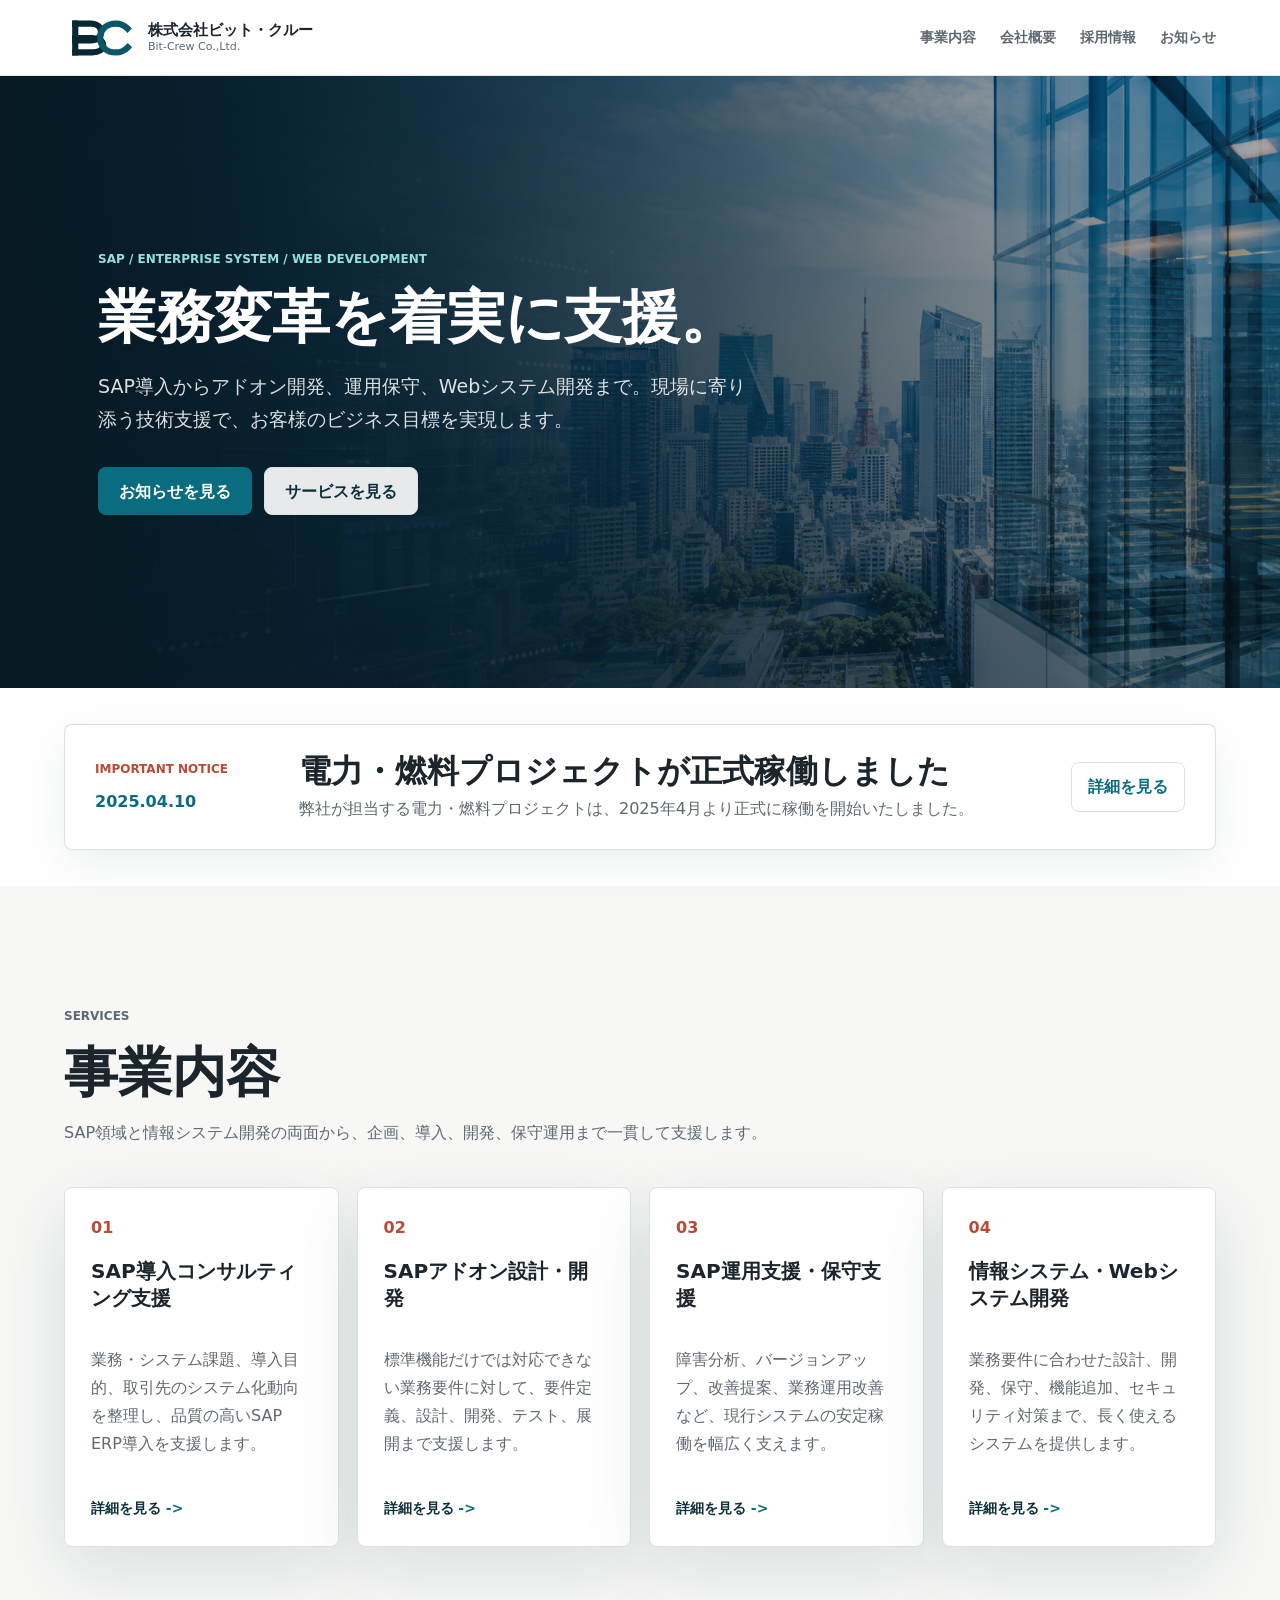
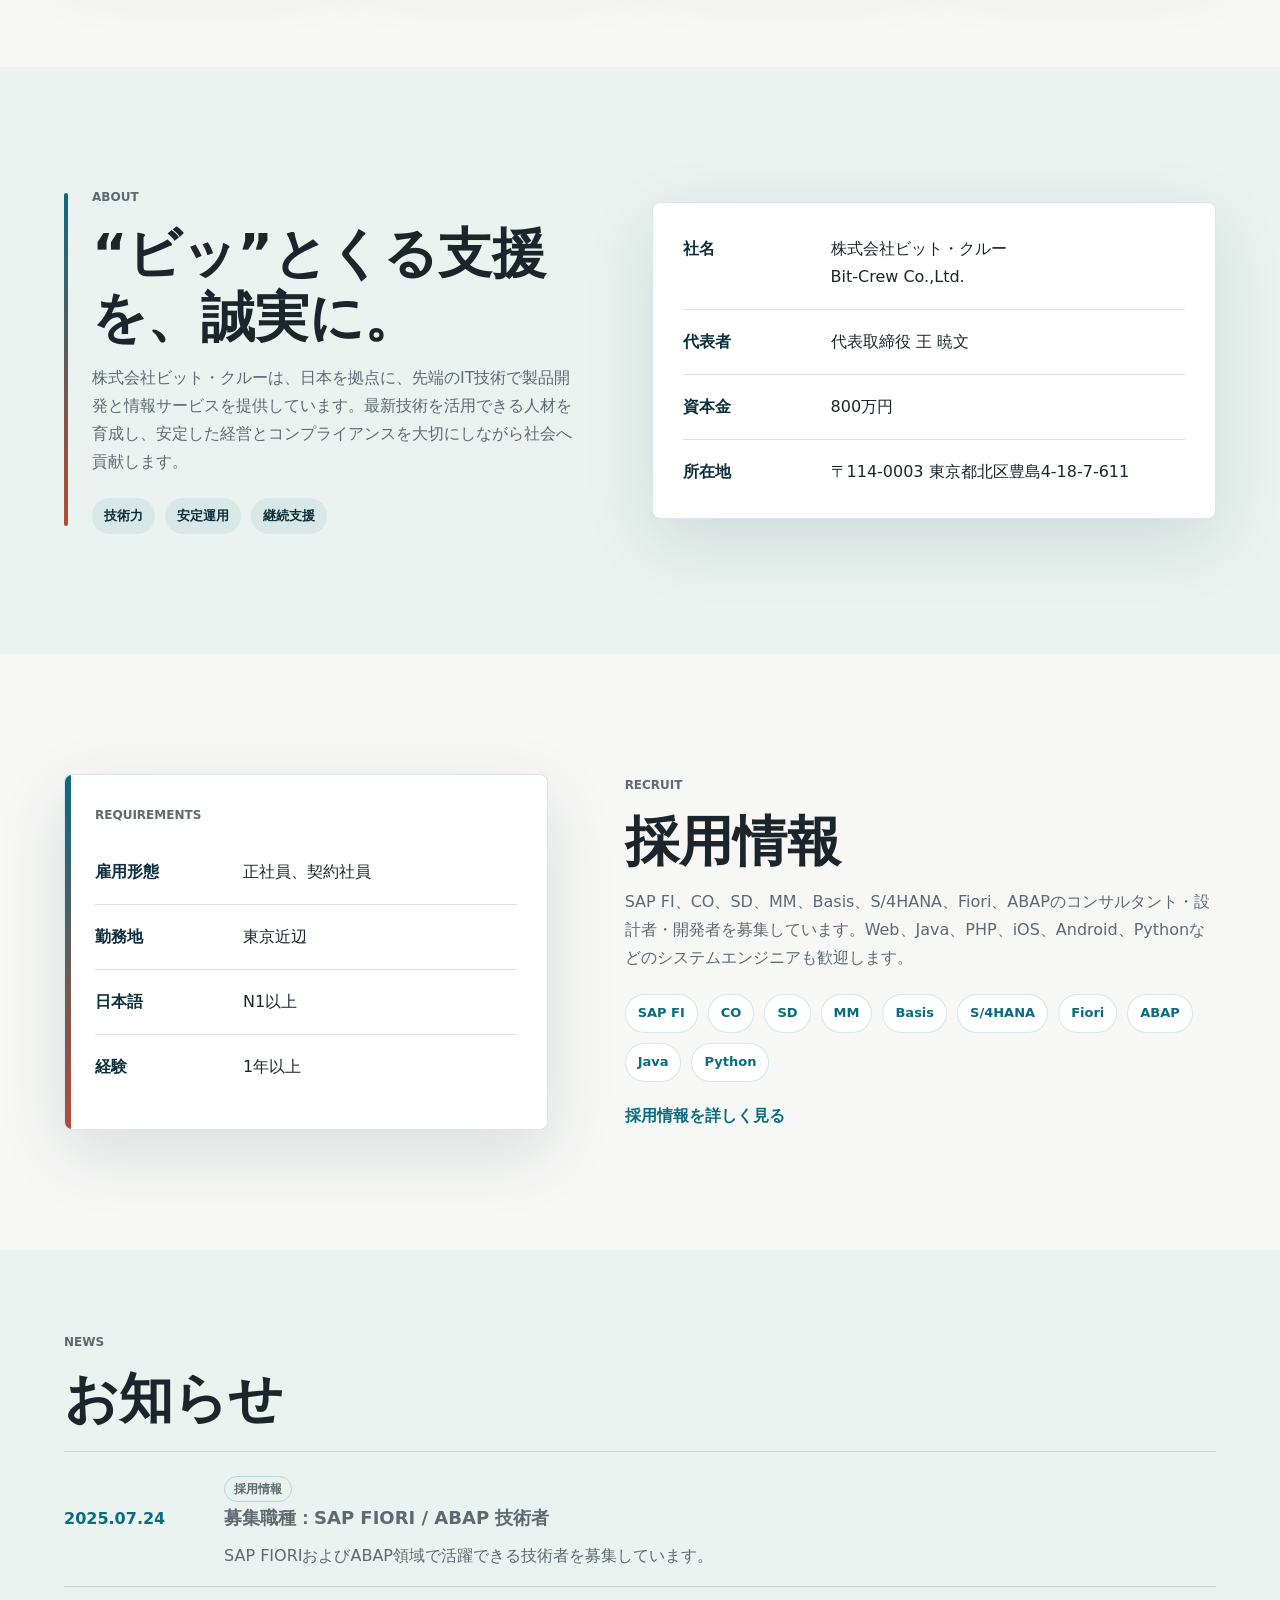
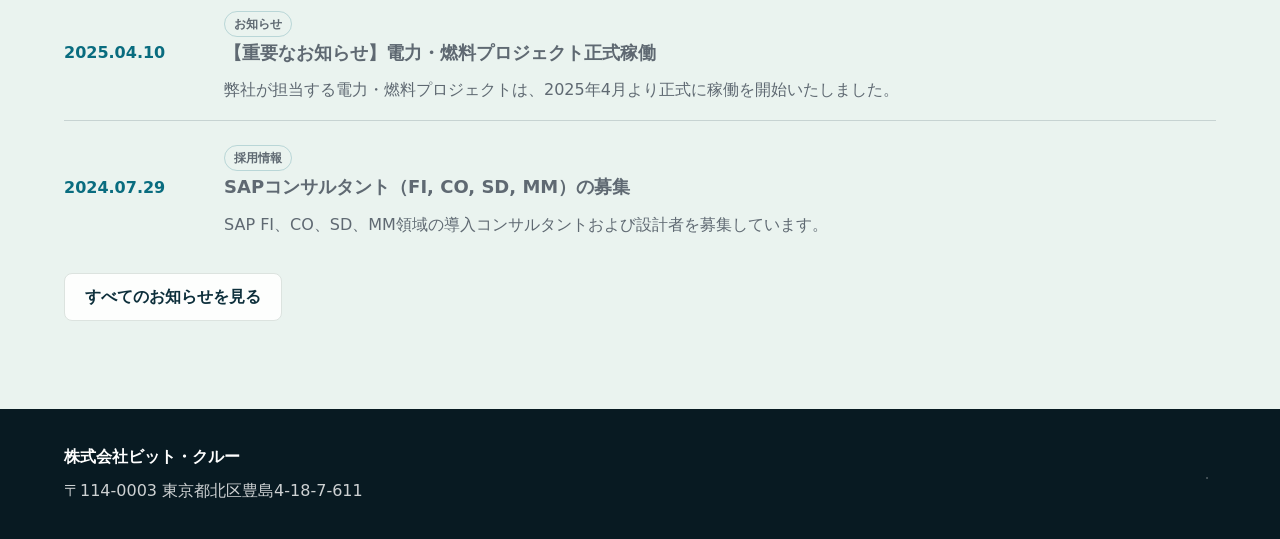
==== index.html @ 9e5ba634 "Fix admin entry links" ====
<!doctype html>
<html lang="ja">
  <head>
    <meta charset="utf-8">
    <meta name="viewport" content="width=device-width, initial-scale=1">
    <title>株式会社ビット・クルー | SAP・情報システム開発支援</title>
    <meta name="description" content="株式会社ビット・クルーは、SAP導入、アドオン開発、運用保守、情報システムおよびWebシステム開発を支援するITサービス企業です。">
    <meta property="og:title" content="株式会社ビット・クルー">
    <meta property="og:description" content="SAPと業務システムの導入から運用まで、技術と実行力で企業の変革を支援します。">
    <meta property="og:type" content="website">
    <meta property="og:image" content="assets/hero-enterprise-tech.png">
    <link rel="stylesheet" href="styles.css">
  </head>
  <body>
    <header class="site-header">
      <a class="brand" href="#top" aria-label="株式会社ビット・クルー ホーム">
        <img class="brand-logo" src="assets/bit-crew-mark.svg" alt="">
        <span>
          <strong>株式会社ビット・クルー</strong>
          <small>Bit-Crew Co.,Ltd.</small>
        </span>
      </a>
      <button class="nav-toggle" type="button" aria-label="メニューを開く" aria-expanded="false">
        <span></span>
        <span></span>
      </button>
      <nav class="site-nav" aria-label="メインナビゲーション">
        <a href="services.html">事業内容</a>
        <a href="#about">会社概要</a>
        <a href="recruit.html">採用情報</a>
        <a href="news.html">お知らせ</a>
      </nav>
    </header>

    <main id="top">
      <section class="hero">
        <div class="hero-media" role="img" aria-label="都市とデジタルネットワークを表現したビジュアル"></div>
        <div class="hero-overlay"></div>
        <div class="hero-content">
          <p class="eyebrow">SAP / Enterprise System / Web Development</p>
          <h1>業務変革を着実に支援。</h1>
          <p class="lead">SAP導入からアドオン開発、運用保守、Webシステム開発まで。現場に寄り添う技術支援で、お客様のビジネス目標を実現します。</p>
          <div class="hero-actions">
            <a class="button primary" href="news.html">お知らせを見る</a>
            <a class="button secondary" href="services.html">サービスを見る</a>
          </div>
        </div>
      </section>

      <section class="notice-section" aria-labelledby="notice-title">
        <div class="section-inner notice">
          <div class="notice-meta">
            <p class="label">Important Notice</p>
            <time datetime="2025-04-10">2025.04.10</time>
          </div>
          <div class="notice-content">
            <h2 id="notice-title">電力・燃料プロジェクトが正式稼働しました</h2>
            <p>弊社が担当する電力・燃料プロジェクトは、2025年4月より正式に稼働を開始いたしました。</p>
          </div>
          <a class="notice-link" href="news.html?id=BnC-AuRR">詳細を見る</a>
        </div>
      </section>

      <section class="section" id="services" aria-labelledby="services-title">
        <div class="section-inner">
          <div class="section-heading">
            <p class="label">Services</p>
            <h2 id="services-title">事業内容</h2>
            <p>SAP領域と情報システム開発の両面から、企画、導入、開発、保守運用まで一貫して支援します。</p>
          </div>
          <div class="service-grid" data-services-list="home">
            <a class="service-card" href="services.html#sap-consulting">
              <span>01</span>
              <h3>SAP導入コンサルティング支援</h3>
              <p>業務・システム課題、導入目的、取引先のシステム化動向を整理し、品質の高いSAP ERP導入を支援します。</p>
              <strong>詳細を見る</strong>
            </a>
            <a class="service-card" href="services.html#sap-addon">
              <span>02</span>
              <h3>SAPアドオン設計・開発</h3>
              <p>標準機能だけでは対応できない業務要件に対して、要件定義、設計、開発、テスト、展開まで支援します。</p>
              <strong>詳細を見る</strong>
            </a>
            <a class="service-card" href="services.html#sap-operation">
              <span>03</span>
              <h3>SAP運用支援・保守支援</h3>
              <p>障害分析、バージョンアップ、改善提案、業務運用改善など、現行システムの安定稼働を幅広く支えます。</p>
              <strong>詳細を見る</strong>
            </a>
            <a class="service-card" href="services.html#web-system">
              <span>04</span>
              <h3>情報システム・Webシステム開発</h3>
              <p>業務要件に合わせた設計、開発、保守、機能追加、セキュリティ対策まで、長く使えるシステムを提供します。</p>
              <strong>詳細を見る</strong>
            </a>
          </div>
        </div>
      </section>

      <section class="section muted" id="about" aria-labelledby="about-title">
        <div class="section-inner split about-layout">
          <div class="about-copy">
            <p class="label">About</p>
            <h2 id="about-title">“ビッ”とくる支援を、誠実に。</h2>
            <p>株式会社ビット・クルーは、日本を拠点に、先端のIT技術で製品開発と情報サービスを提供しています。最新技術を活用できる人材を育成し、安定した経営とコンプライアンスを大切にしながら社会へ貢献します。</p>
            <div class="value-strip" aria-label="経営方針">
              <span>技術力</span>
              <span>安定運用</span>
              <span>継続支援</span>
            </div>
          </div>
          <dl class="company-list">
            <div><dt>社名</dt><dd>株式会社ビット・クルー<br>Bit-Crew Co.,Ltd.</dd></div>
            <div><dt>代表者</dt><dd>代表取締役 王 暁文</dd></div>
            <div><dt>資本金</dt><dd>800万円</dd></div>
            <div><dt>所在地</dt><dd>〒114-0003 東京都北区豊島4-18-7-611</dd></div>
          </dl>
        </div>
      </section>

      <section class="section" id="recruit" aria-labelledby="recruit-title">
        <div class="section-inner split reverse recruit-layout">
          <div class="recruit-panel" data-recruit-summary>
            <p class="label">Requirements</p>
            <dl>
              <div><dt>雇用形態</dt><dd>正社員、契約社員</dd></div>
              <div><dt>日本語</dt><dd>N1以上</dd></div>
              <div><dt>経験</dt><dd>1年以上</dd></div>
              <div><dt>勤務地</dt><dd>東京近辺</dd></div>
            </dl>
          </div>
          <div>
            <p class="label">Recruit</p>
            <h2 id="recruit-title">採用情報</h2>
            <p data-recruit-intro>SAP FI、CO、SD、MM、Basis、S/4HANA、Fiori、ABAPのコンサルタント・設計者・開発者を募集しています。Web、Java、PHP、iOS、Android、Pythonなどのシステムエンジニアも歓迎します。</p>
            <div class="skill-tags" aria-label="募集領域" data-recruit-tags>
              <span>SAP FI</span>
              <span>CO</span>
              <span>SD</span>
              <span>MM</span>
              <span>Basis</span>
              <span>S/4HANA</span>
              <span>Fiori</span>
              <span>ABAP</span>
              <span>Java</span>
              <span>Python</span>
            </div>
            <a class="text-link" href="recruit.html">採用情報を詳しく見る</a>
          </div>
        </div>
      </section>

      <section class="section muted" id="news" aria-labelledby="news-title">
        <div class="section-inner">
          <div class="section-heading compact">
            <p class="label">News</p>
            <h2 id="news-title">お知らせ</h2>
          </div>
          <div class="news-list" data-news-list="home">
            <article><time datetime="2025-07-24">2025.07.24</time><h3>募集職種：SAP FIORI / ABAP 技術者</h3></article>
            <article><time datetime="2025-04-10">2025.04.10</time><h3>【重要なお知らせ】電力・燃料プロジェクト正式稼働</h3></article>
            <article><time datetime="2024-07-29">2024.07.29</time><h3>SAPコンサルタント（FI, CO, SD, MM）の募集</h3></article>
          </div>
          <a class="button secondary news-more" href="news.html">すべてのお知らせを見る</a>
        </div>
      </section>
    </main>

    <footer class="site-footer">
      <div>
        <strong>株式会社ビット・クルー</strong>
        <p>〒114-0003 東京都北区豊島4-18-7-611</p>
      </div>
      <div class="footer-links">
        <a class="footer-admin-link" href="admin/index.html" aria-label="管理画面">.</a>
      </div>
    </footer>

    <script src="script.js"></script>
  </body>
</html>
---- styles.css ----
:root {
  --bg: #f7f8f6;
  --paper: #ffffff;
  --ink: #1d252c;
  --muted: #5f6972;
  --line: #dce3df;
  --accent: #096c7f;
  --accent-2: #b84a36;
  --deep: #0d2f3b;
  --soft: #eaf3ef;
  --shadow: 0 22px 70px rgba(20, 45, 55, 0.12);
  font-family: "Hiragino Sans", "Yu Gothic", "Meiryo", system-ui, sans-serif;
}

* {
  box-sizing: border-box;
}

html {
  scroll-behavior: smooth;
}

body {
  margin: 0;
  background: var(--bg);
  color: var(--ink);
  line-height: 1.75;
}

a {
  color: inherit;
  text-decoration: none;
}

.site-header {
  position: sticky;
  top: 0;
  z-index: 20;
  display: flex;
  align-items: center;
  justify-content: space-between;
  gap: 24px;
  min-height: 76px;
  padding: 14px clamp(20px, 5vw, 64px);
  background: rgba(255, 255, 255, 0.92);
  border-bottom: 1px solid rgba(220, 227, 223, 0.8);
  backdrop-filter: blur(18px);
}

.brand {
  display: inline-flex;
  align-items: center;
  gap: 12px;
  min-width: 280px;
}

.brand-logo {
  width: 72px;
  height: 44px;
  display: block;
}

.brand strong,
.brand small {
  display: block;
}

.brand strong {
  font-size: 15px;
  line-height: 1.25;
  white-space: nowrap;
}

.brand small {
  color: var(--muted);
  font-size: 11px;
  line-height: 1.3;
  white-space: nowrap;
}

.site-nav {
  display: flex;
  align-items: center;
  gap: 24px;
  color: var(--muted);
  font-size: 14px;
  font-weight: 700;
}

.site-nav a:hover,
.text-link:hover,
.service-card:hover strong {
  color: var(--accent);
}

.nav-cta {
  padding: 9px 16px;
  border: 1px solid var(--accent);
  border-radius: 8px;
  color: var(--accent);
}

.nav-toggle {
  display: none;
}

.hero {
  position: relative;
  min-height: 560px;
  height: 68vh;
  max-height: 720px;
  overflow: hidden;
  background: var(--deep);
}

.hero-media,
.hero-overlay {
  position: absolute;
  inset: 0;
}

.hero-media {
  background-image: url("assets/hero-enterprise-tech.png");
  background-position: center;
  background-size: cover;
  transform: scale(1.01);
}

.hero-overlay {
  background:
    linear-gradient(90deg, rgba(8, 26, 34, 0.88) 0%, rgba(8, 26, 34, 0.66) 42%, rgba(8, 26, 34, 0.25) 100%),
    linear-gradient(0deg, rgba(8, 26, 34, 0.45), rgba(8, 26, 34, 0.05));
}

.hero-content {
  position: relative;
  display: flex;
  min-height: 100%;
  max-width: 1180px;
  margin: 0 auto;
  padding: clamp(72px, 9vw, 118px) clamp(20px, 5vw, 48px);
  flex-direction: column;
  justify-content: center;
  color: #fff;
}

.eyebrow,
.label {
  margin: 0 0 14px;
  color: var(--accent-2);
  font-size: 12px;
  font-weight: 800;
  letter-spacing: 0;
  text-transform: uppercase;
}

.hero .eyebrow {
  color: #92e0df;
}

h1,
h2,
h3,
p {
  margin-top: 0;
}

.hero h1 {
  max-width: 780px;
  margin-bottom: 20px;
  font-size: clamp(38px, 4.8vw, 58px);
  line-height: 1.14;
  letter-spacing: 0;
}

.lead {
  max-width: 650px;
  color: rgba(255, 255, 255, 0.86);
  font-size: clamp(16px, 1.6vw, 19px);
}

.hero-actions,
.admin-actions {
  display: flex;
  flex-wrap: wrap;
  gap: 12px;
  margin-top: 12px;
}

.button {
  display: inline-flex;
  align-items: center;
  justify-content: center;
  min-height: 48px;
  padding: 12px 20px;
  border: 1px solid transparent;
  border-radius: 8px;
  font-weight: 800;
  line-height: 1.2;
  cursor: pointer;
}

.button.primary {
  background: var(--accent);
  color: #fff;
}

.button.secondary {
  background: rgba(255, 255, 255, 0.9);
  border-color: var(--line);
  color: var(--deep);
}

.button.full {
  width: 100%;
}

.section {
  padding: clamp(72px, 10vw, 120px) clamp(20px, 5vw, 64px);
}

.section-inner {
  max-width: 1180px;
  margin: 0 auto;
}

.notice-section {
  padding: 36px clamp(20px, 5vw, 64px);
  background: var(--paper);
}

.notice {
  display: grid;
  grid-template-columns: 180px minmax(0, 1fr) auto;
  gap: 24px;
  align-items: center;
  padding: 26px 30px;
  border: 1px solid rgba(13, 47, 59, 0.14);
  border-radius: 8px;
  background: #fff;
  box-shadow: 0 14px 44px rgba(20, 45, 55, 0.08);
}

.notice .label {
  margin-bottom: 8px;
}

.notice-meta time {
  color: var(--accent);
  font-weight: 900;
}

.notice h2 {
  margin-bottom: 4px;
  font-size: clamp(22px, 2.5vw, 34px);
  line-height: 1.25;
}

.notice-content p {
  margin-bottom: 0;
  color: var(--muted);
}

.notice-link {
  display: inline-flex;
  align-items: center;
  justify-content: center;
  min-height: 42px;
  padding: 10px 16px;
  border: 1px solid var(--line);
  border-radius: 8px;
  color: var(--accent);
  font-weight: 800;
  white-space: nowrap;
}

.notice-link:hover {
  border-color: var(--accent);
}

.section-heading {
  max-width: 760px;
  margin-bottom: 40px;
}

.section-heading h2,
.split h2 {
  margin-bottom: 14px;
  font-size: clamp(32px, 4.6vw, 54px);
  line-height: 1.18;
}

.section-heading p,
.split p {
  color: var(--muted);
}

.service-grid {
  display: grid;
  grid-template-columns: repeat(4, minmax(0, 1fr));
  gap: 18px;
}

.service-card {
  display: flex;
  flex-direction: column;
  align-items: flex-start;
  min-height: 300px;
  padding: 26px;
  background: var(--paper);
  border: 1px solid var(--line);
  border-radius: 8px;
  box-shadow: var(--shadow);
  transition: transform 180ms ease, border-color 180ms ease, box-shadow 180ms ease;
}

.service-card:hover {
  transform: translateY(-4px);
  border-color: rgba(9, 108, 127, 0.34);
  box-shadow: 0 28px 80px rgba(20, 45, 55, 0.16);
}

.service-card span,
.admin-grid span {
  color: var(--accent-2);
  font-weight: 900;
}

.service-card h3 {
  min-height: 74px;
  margin: 16px 0 14px;
  font-size: 20px;
  line-height: 1.35;
}

.service-card p,
.news-list h3,
.admin-grid p {
  color: var(--muted);
}

.service-card strong {
  margin-top: auto;
  padding-top: 22px;
  color: var(--deep);
  font-size: 14px;
  font-weight: 900;
}

.service-card strong::after {
  content: " ->";
  color: var(--accent);
}

.muted {
  background: var(--soft);
}

.split,
.cms-panel {
  display: grid;
  grid-template-columns: minmax(0, 0.95fr) minmax(0, 1.05fr);
  gap: clamp(32px, 6vw, 80px);
  align-items: start;
}

.split.reverse {
  grid-template-columns: minmax(0, 0.9fr) minmax(0, 1.1fr);
}

.about-layout,
.recruit-layout {
  align-items: center;
}

.about-copy {
  position: relative;
  padding-left: 28px;
}

.about-copy::before {
  position: absolute;
  top: 6px;
  bottom: 8px;
  left: 0;
  width: 4px;
  border-radius: 999px;
  background: linear-gradient(180deg, var(--accent), var(--accent-2));
  content: "";
}

.value-strip,
.skill-tags {
  display: flex;
  flex-wrap: wrap;
  gap: 10px;
  margin-top: 22px;
}

.value-strip span,
.skill-tags span {
  display: inline-flex;
  align-items: center;
  min-height: 34px;
  padding: 7px 12px;
  border-radius: 999px;
  background: rgba(9, 108, 127, 0.08);
  color: var(--deep);
  font-size: 13px;
  font-weight: 800;
}

.company-list,
.recruit-panel,
.admin-grid article,
.admin-hero,
.news-detail-card {
  background: var(--paper);
  border: 1px solid var(--line);
  border-radius: 8px;
  box-shadow: var(--shadow);
}

.company-list {
  margin: 0;
  padding: 14px 30px;
  border-color: rgba(9, 108, 127, 0.16);
}

.company-list dt,
.recruit-panel dt {
  color: var(--deep);
}

.company-list div,
.recruit-panel dl div {
  display: grid;
  grid-template-columns: 130px 1fr;
  gap: 18px;
  padding: 18px 0;
  border-bottom: 1px solid var(--line);
}

.company-list div:last-child,
.recruit-panel dl div:last-child {
  border-bottom: 0;
}

dt {
  color: var(--muted);
  font-weight: 800;
}

dd {
  margin: 0;
}

.recruit-panel {
  position: relative;
  overflow: hidden;
  padding: 30px;
  border-color: rgba(9, 108, 127, 0.16);
}

.recruit-panel::before {
  position: absolute;
  inset: 0 auto 0 0;
  width: 6px;
  background: linear-gradient(180deg, var(--accent), var(--accent-2));
  content: "";
}

.recruit-panel dl {
  margin: 0;
}

.skill-tags {
  max-width: 680px;
  margin-bottom: 8px;
}

.skill-tags span {
  background: #fff;
  border: 1px solid rgba(9, 108, 127, 0.16);
  color: var(--accent);
}

.text-link {
  display: inline-flex;
  margin-top: 12px;
  color: var(--accent);
  font-weight: 800;
}

.compact {
  margin-bottom: 20px;
}

.news-list {
  display: grid;
  gap: 0;
}

.news-list article {
  display: grid;
  grid-template-columns: 140px 1fr;
  gap: 20px;
  align-items: center;
  padding: 16px 0;
  border-top: 1px solid rgba(13, 47, 59, 0.16);
}

.news-list time {
  color: var(--accent);
  font-weight: 800;
}

.news-list h3 {
  margin: 0;
  font-size: 18px;
}

.news-list h3 a:hover {
  color: var(--accent);
}

.news-list p {
  margin: 8px 0 0;
  color: var(--muted);
}

.news-category {
  display: inline-flex;
  margin: 0 0 6px;
  padding: 3px 9px;
  border: 1px solid rgba(9, 108, 127, 0.22);
  border-radius: 999px;
  color: var(--accent);
  font-size: 12px;
  font-weight: 800;
  line-height: 1.5;
}

.news-more {
  margin-top: 18px;
}

#news {
  padding-top: clamp(54px, 7vw, 82px);
  padding-bottom: clamp(58px, 7vw, 88px);
}

.page-hero {
  padding: clamp(72px, 11vw, 126px) clamp(20px, 5vw, 64px);
  background: var(--deep);
  color: #fff;
}

.page-hero h1 {
  margin-bottom: 14px;
  font-size: clamp(42px, 7vw, 76px);
  line-height: 1.08;
}

.page-hero p:last-child {
  max-width: 680px;
  color: rgba(255, 255, 255, 0.76);
}

.service-page-hero {
  padding-bottom: clamp(58px, 8vw, 96px);
}

.service-nav-band {
  position: sticky;
  top: 76px;
  z-index: 10;
  background: rgba(247, 248, 246, 0.92);
  border-bottom: 1px solid var(--line);
  backdrop-filter: blur(16px);
}

.service-jump {
  display: flex;
  gap: 10px;
  overflow-x: auto;
  padding-top: 14px;
  padding-bottom: 14px;
}

.service-jump a {
  flex: 0 0 auto;
  padding: 9px 14px;
  border: 1px solid var(--line);
  border-radius: 999px;
  background: #fff;
  color: var(--muted);
  font-size: 13px;
  font-weight: 800;
}

.service-jump a:hover {
  border-color: var(--accent);
  color: var(--accent);
}

.service-detail-section {
  padding-top: clamp(52px, 7vw, 88px);
}

.service-detail-list {
  display: grid;
  gap: 22px;
}

.service-detail {
  scroll-margin-top: 150px;
  display: grid;
  grid-template-columns: minmax(280px, 0.82fr) minmax(0, 1.18fr);
  gap: clamp(24px, 5vw, 64px);
  padding: clamp(28px, 5vw, 54px);
  background: var(--paper);
  border: 1px solid var(--line);
  border-radius: 8px;
  box-shadow: var(--shadow);
}

.service-detail-head > span {
  display: inline-flex;
  margin-bottom: 20px;
  color: var(--accent-2);
  font-size: 34px;
  font-weight: 900;
  line-height: 1;
}

.service-detail-head h2 {
  margin: 8px 0 18px;
  font-size: clamp(28px, 4.2vw, 48px);
  line-height: 1.18;
}

.service-detail-head p:last-child {
  color: var(--muted);
}

.service-detail-body {
  display: grid;
  gap: 16px;
}

.service-detail-body div {
  padding-bottom: 18px;
  border-bottom: 1px solid var(--line);
}

.service-detail-body div:last-child {
  padding-bottom: 0;
  border-bottom: 0;
}

.service-detail-body h3 {
  margin-bottom: 6px;
  color: var(--deep);
  font-size: 17px;
}

.service-detail-body p,
.service-detail-body ul {
  margin: 0;
  color: var(--muted);
}

.service-detail-body ul {
  padding-left: 1.2em;
}

.recruit-page-hero {
  background:
    linear-gradient(90deg, rgba(8, 26, 34, 0.94), rgba(9, 108, 127, 0.76)),
    var(--deep);
}

.recruit-detail-section {
  background: var(--soft);
}

.recruit-detail-grid {
  display: grid;
  grid-template-columns: minmax(260px, 0.38fr) minmax(0, 0.62fr);
  gap: clamp(24px, 5vw, 62px);
  align-items: start;
}

.recruit-summary {
  position: sticky;
  top: 104px;
  overflow: hidden;
  padding: 30px;
  background: var(--paper);
  border: 1px solid rgba(9, 108, 127, 0.16);
  border-radius: 8px;
  box-shadow: var(--shadow);
}

.recruit-summary::before {
  position: absolute;
  inset: 0 auto 0 0;
  width: 6px;
  background: linear-gradient(180deg, var(--accent), var(--accent-2));
  content: "";
}

.recruit-summary dl {
  margin: 0;
}

.recruit-summary dl div {
  display: grid;
  gap: 6px;
  padding: 16px 0;
  border-bottom: 1px solid var(--line);
}

.recruit-summary dl div:last-child {
  border-bottom: 0;
}

.recruit-summary dt {
  color: var(--deep);
}

.recruit-detail-main {
  display: grid;
  gap: 18px;
}

.recruit-block,
.recruit-cta {
  padding: clamp(26px, 4vw, 42px);
  background: var(--paper);
  border: 1px solid var(--line);
  border-radius: 8px;
  box-shadow: var(--shadow);
}

.recruit-block h2,
.recruit-cta h2 {
  margin: 8px 0 14px;
  font-size: clamp(26px, 4vw, 42px);
  line-height: 1.2;
}

.recruit-block p,
.recruit-cta p {
  color: var(--muted);
}

.recruit-work-grid {
  display: grid;
  grid-template-columns: repeat(auto-fit, minmax(210px, 1fr));
  gap: 14px;
  margin-top: 20px;
}

.recruit-work-grid article {
  padding: 20px;
  border: 1px solid rgba(9, 108, 127, 0.16);
  border-radius: 8px;
  background: rgba(234, 243, 239, 0.55);
}

.recruit-work-grid h3 {
  margin-bottom: 8px;
  color: var(--deep);
  font-size: 17px;
}

.recruit-points {
  display: grid;
  gap: 10px;
  margin: 0;
  padding-left: 1.2em;
  color: var(--muted);
}

.recruit-cta {
  display: flex;
  align-items: center;
  justify-content: space-between;
  gap: 24px;
}

.news-list-page article {
  align-items: start;
  padding: 26px 0;
}

.news-detail-card {
  max-width: 860px;
  margin-bottom: 36px;
  padding: clamp(28px, 6vw, 56px);
}

.news-detail-card time {
  display: inline-flex;
  margin: 10px 0 18px;
  color: var(--accent);
  font-weight: 800;
}

.news-detail-card h2 {
  margin-bottom: 26px;
  font-size: clamp(30px, 5vw, 54px);
  line-height: 1.2;
}

.news-body {
  color: var(--muted);
  font-size: 17px;
}

.news-error {
  color: var(--accent-2);
  font-weight: 800;
}

.site-footer {
  display: flex;
  justify-content: space-between;
  gap: 24px;
  padding: 34px clamp(20px, 5vw, 64px);
  background: #081a22;
  color: rgba(255, 255, 255, 0.8);
}

.site-footer strong {
  color: #fff;
}

.site-footer p {
  margin: 6px 0 0;
}

.footer-links {
  display: flex;
  flex-wrap: wrap;
  gap: 18px;
  align-items: center;
}

.footer-admin-link {
  display: inline-flex;
  width: 18px;
  height: 18px;
  align-items: center;
  justify-content: center;
  color: rgba(255, 255, 255, 0.28);
  font-size: 16px;
  line-height: 1;
}

.footer-admin-link:hover {
  color: rgba(255, 255, 255, 0.72);
}

.simple-page,
.admin-page {
  min-height: 100vh;
  background: var(--soft);
}

.simple-card {
  max-width: 720px;
  margin: 12vh auto;
  padding: 44px;
  background: var(--paper);
  border: 1px solid var(--line);
  border-radius: 8px;
  box-shadow: var(--shadow);
}

.simple-card h1 {
  font-size: clamp(32px, 5vw, 48px);
  line-height: 1.2;
}

.admin-header {
  padding: 24px clamp(20px, 5vw, 64px);
}

.admin-main {
  max-width: 1120px;
  margin: 0 auto;
  padding: 40px clamp(20px, 5vw, 64px) 90px;
}

.admin-hero {
  padding: clamp(28px, 6vw, 54px);
}

.admin-hero h1 {
  font-size: clamp(36px, 6vw, 64px);
  line-height: 1.12;
}

.admin-grid {
  display: grid;
  grid-template-columns: repeat(3, minmax(0, 1fr));
  gap: 16px;
  margin-top: 20px;
}

.admin-grid article {
  padding: 24px;
}

.admin-grid h2 {
  margin: 12px 0 8px;
  font-size: 21px;
}

@media (max-width: 980px) {
  .nav-toggle {
    display: grid;
    gap: 6px;
    width: 44px;
    height: 44px;
    place-content: center;
    border: 1px solid var(--line);
    border-radius: 8px;
    background: #fff;
  }

  .nav-toggle span {
    display: block;
    width: 18px;
    height: 2px;
    background: var(--ink);
  }

  .site-nav {
    position: absolute;
    top: 76px;
    right: 20px;
    left: 20px;
    display: none;
    flex-direction: column;
    align-items: stretch;
    gap: 0;
    padding: 12px;
    background: #fff;
    border: 1px solid var(--line);
    border-radius: 8px;
    box-shadow: var(--shadow);
  }

  .site-nav.open {
    display: flex;
  }

  .site-nav a {
    padding: 12px;
  }

  .service-grid,
  .admin-grid {
    grid-template-columns: repeat(2, minmax(0, 1fr));
  }

  .split,
  .split.reverse,
  .cms-panel,
  .notice,
  .service-detail,
  .recruit-detail-grid,
  .recruit-work-grid {
    grid-template-columns: 1fr;
  }

  .service-nav-band {
    top: 68px;
  }

  .recruit-summary {
    position: relative;
    top: auto;
  }

  .recruit-cta {
    align-items: flex-start;
    flex-direction: column;
  }
}

@media (max-width: 680px) {
  .site-header {
    min-height: 68px;
  }

  .site-nav {
    top: 68px;
  }

  .brand {
    min-width: 0;
  }

  .brand-logo {
    width: 60px;
    height: 40px;
  }

  .brand strong {
    font-size: 13px;
  }

  .hero,
  .hero-content {
    min-height: 560px;
  }

  .hero-overlay {
    background:
      linear-gradient(90deg, rgba(8, 26, 34, 0.88), rgba(8, 26, 34, 0.58)),
      linear-gradient(0deg, rgba(8, 26, 34, 0.5), rgba(8, 26, 34, 0.08));
  }

  .hero h1 {
    font-size: 38px;
  }

  .service-grid,
  .admin-grid,
  .news-list article,
  .company-list div,
  .recruit-panel dl div {
    grid-template-columns: 1fr;
  }

  .service-card {
    min-height: auto;
  }

  .service-card h3 {
    min-height: 0;
  }

  .service-detail {
    scroll-margin-top: 130px;
    padding: 24px;
  }

  .service-detail-head > span {
    margin-bottom: 14px;
    font-size: 28px;
  }

  .site-footer {
    flex-direction: column;
  }
}
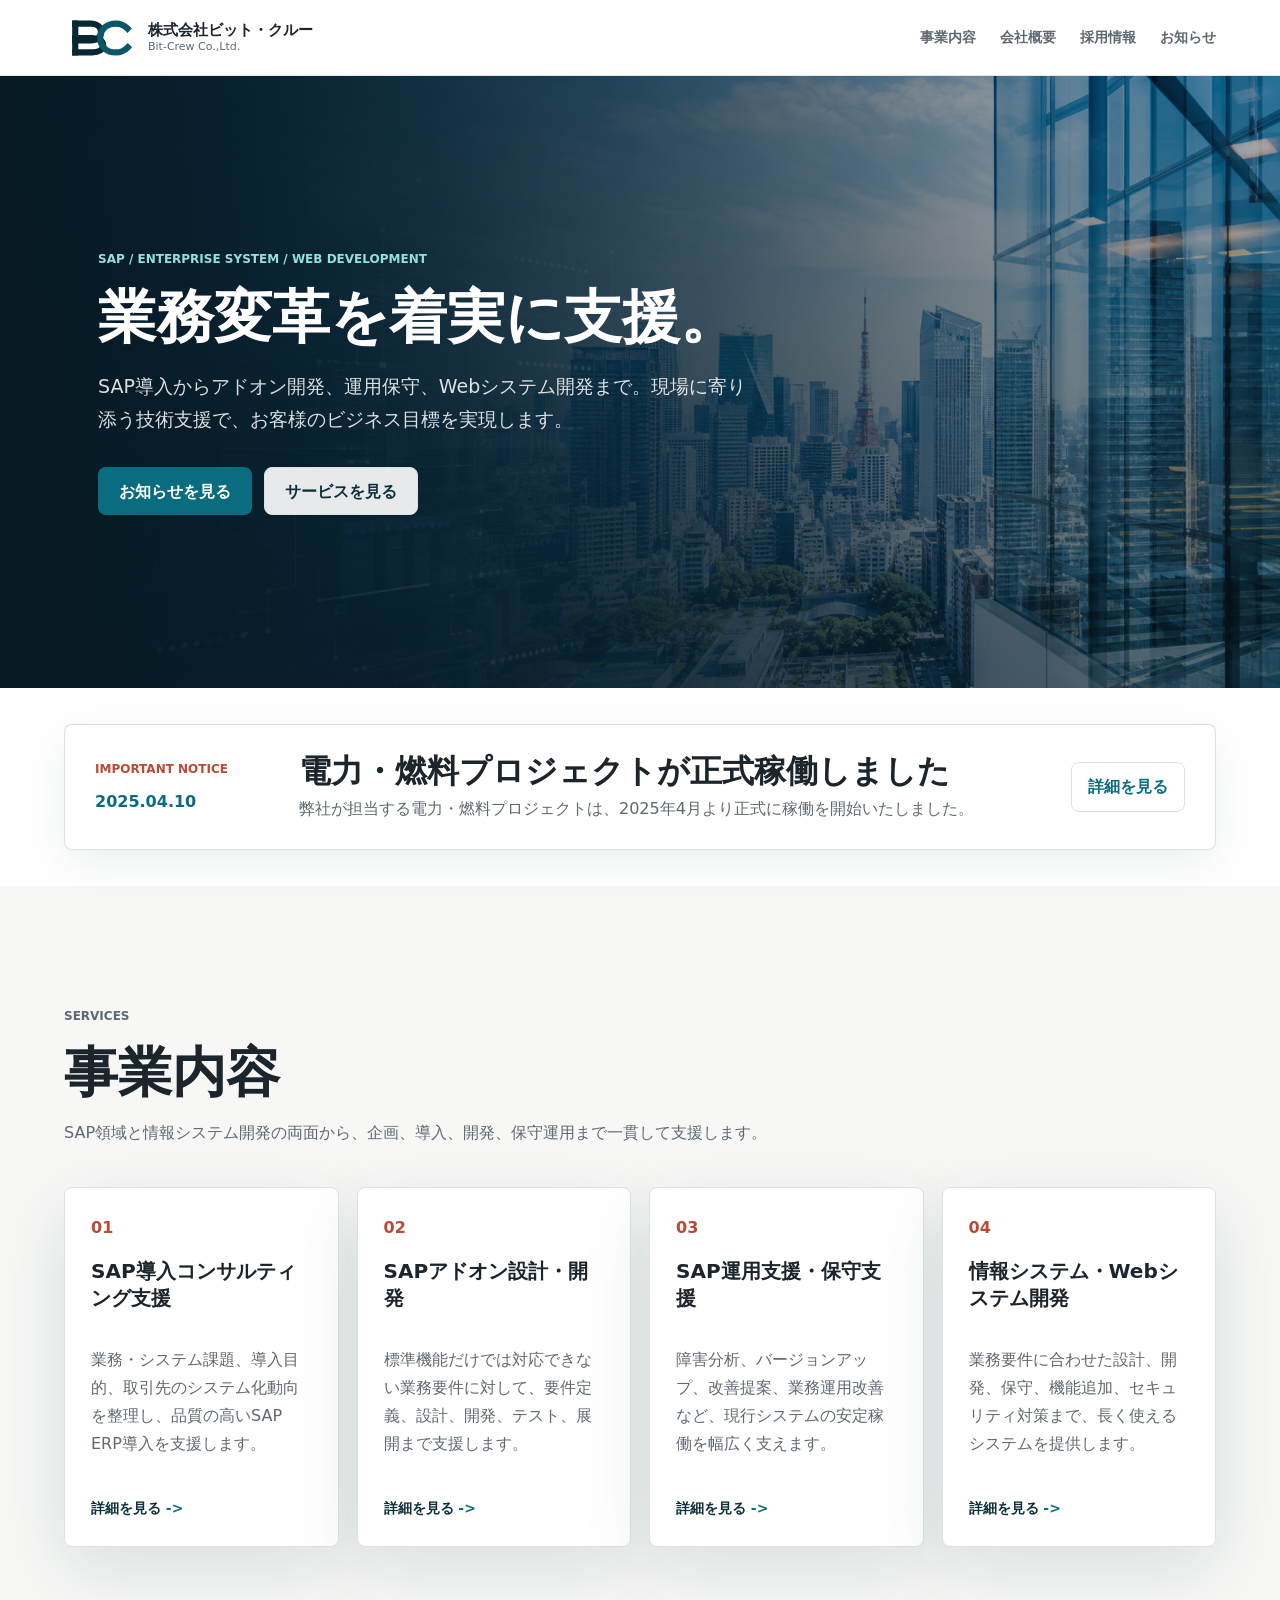
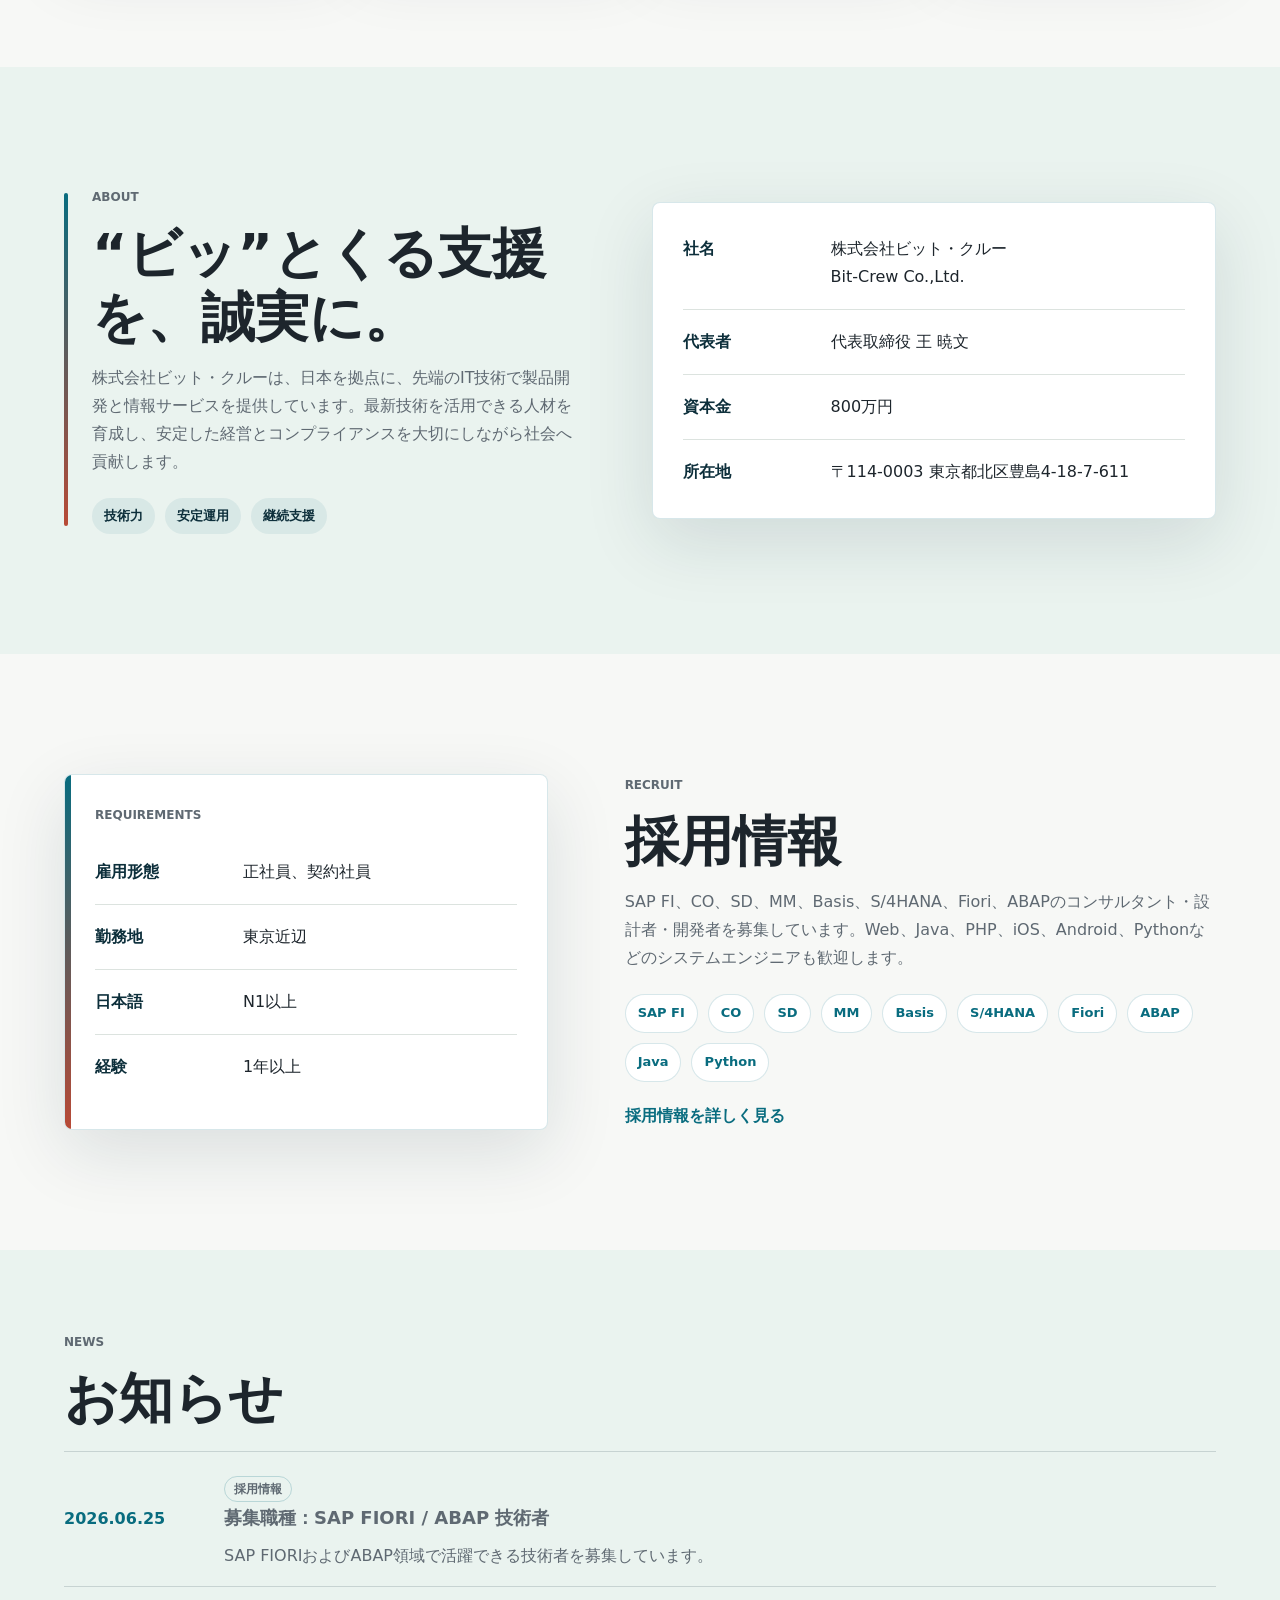
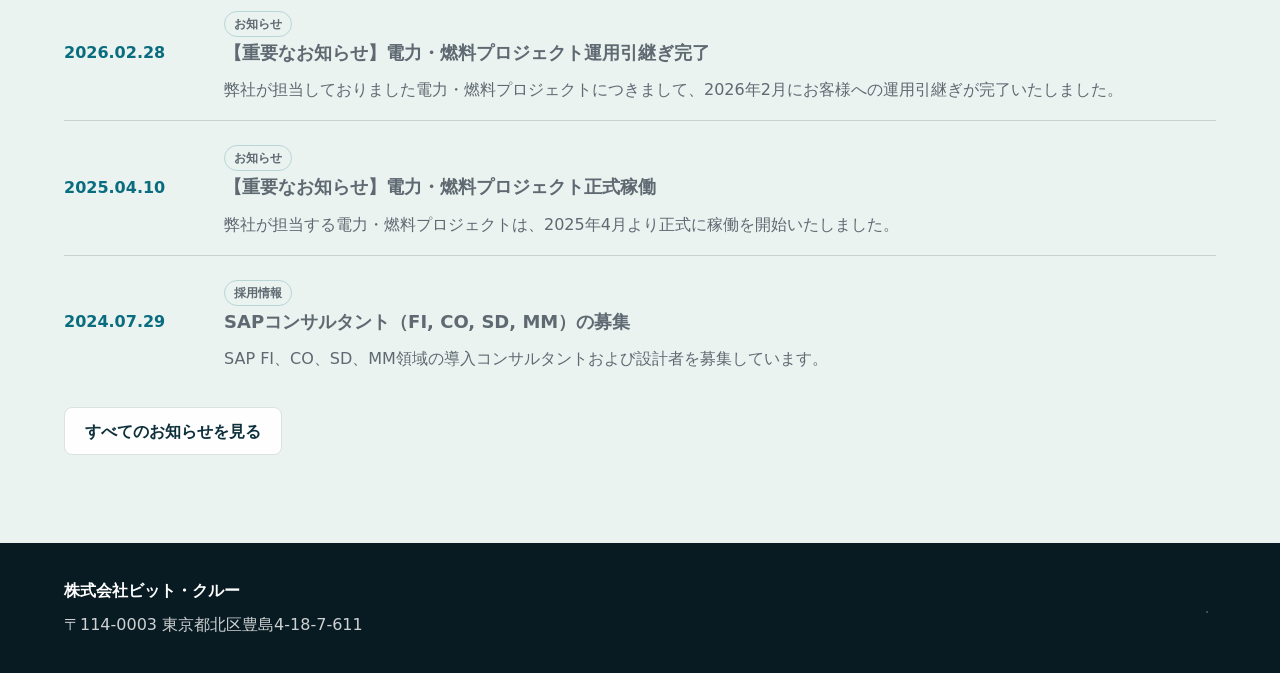
==== commit a85c9ac8: "Add editable top notice" ====
--- a/index.html
+++ b/index.html
@@ -47,17 +47,17 @@
         </div>
       </section>
 
-      <section class="notice-section" aria-labelledby="notice-title">
+      <section class="notice-section" aria-labelledby="notice-title" data-top-notice>
         <div class="section-inner notice">
           <div class="notice-meta">
-            <p class="label">Important Notice</p>
-            <time datetime="2025-04-10">2025.04.10</time>
+            <p class="label" data-top-notice-label>Important Notice</p>
+            <time datetime="2025-04-10" data-top-notice-date>2025.04.10</time>
           </div>
           <div class="notice-content">
-            <h2 id="notice-title">電力・燃料プロジェクトが正式稼働しました</h2>
-            <p>弊社が担当する電力・燃料プロジェクトは、2025年4月より正式に稼働を開始いたしました。</p>
+            <h2 id="notice-title" data-top-notice-title>電力・燃料プロジェクトが正式稼働しました</h2>
+            <p data-top-notice-excerpt>弊社が担当する電力・燃料プロジェクトは、2025年4月より正式に稼働を開始いたしました。</p>
           </div>
-          <a class="notice-link" href="news.html?id=BnC-AuRR">詳細を見る</a>
+          <a class="notice-link" href="news.html?id=BnC-AuRR" data-top-notice-link>詳細を見る</a>
         </div>
       </section>
 
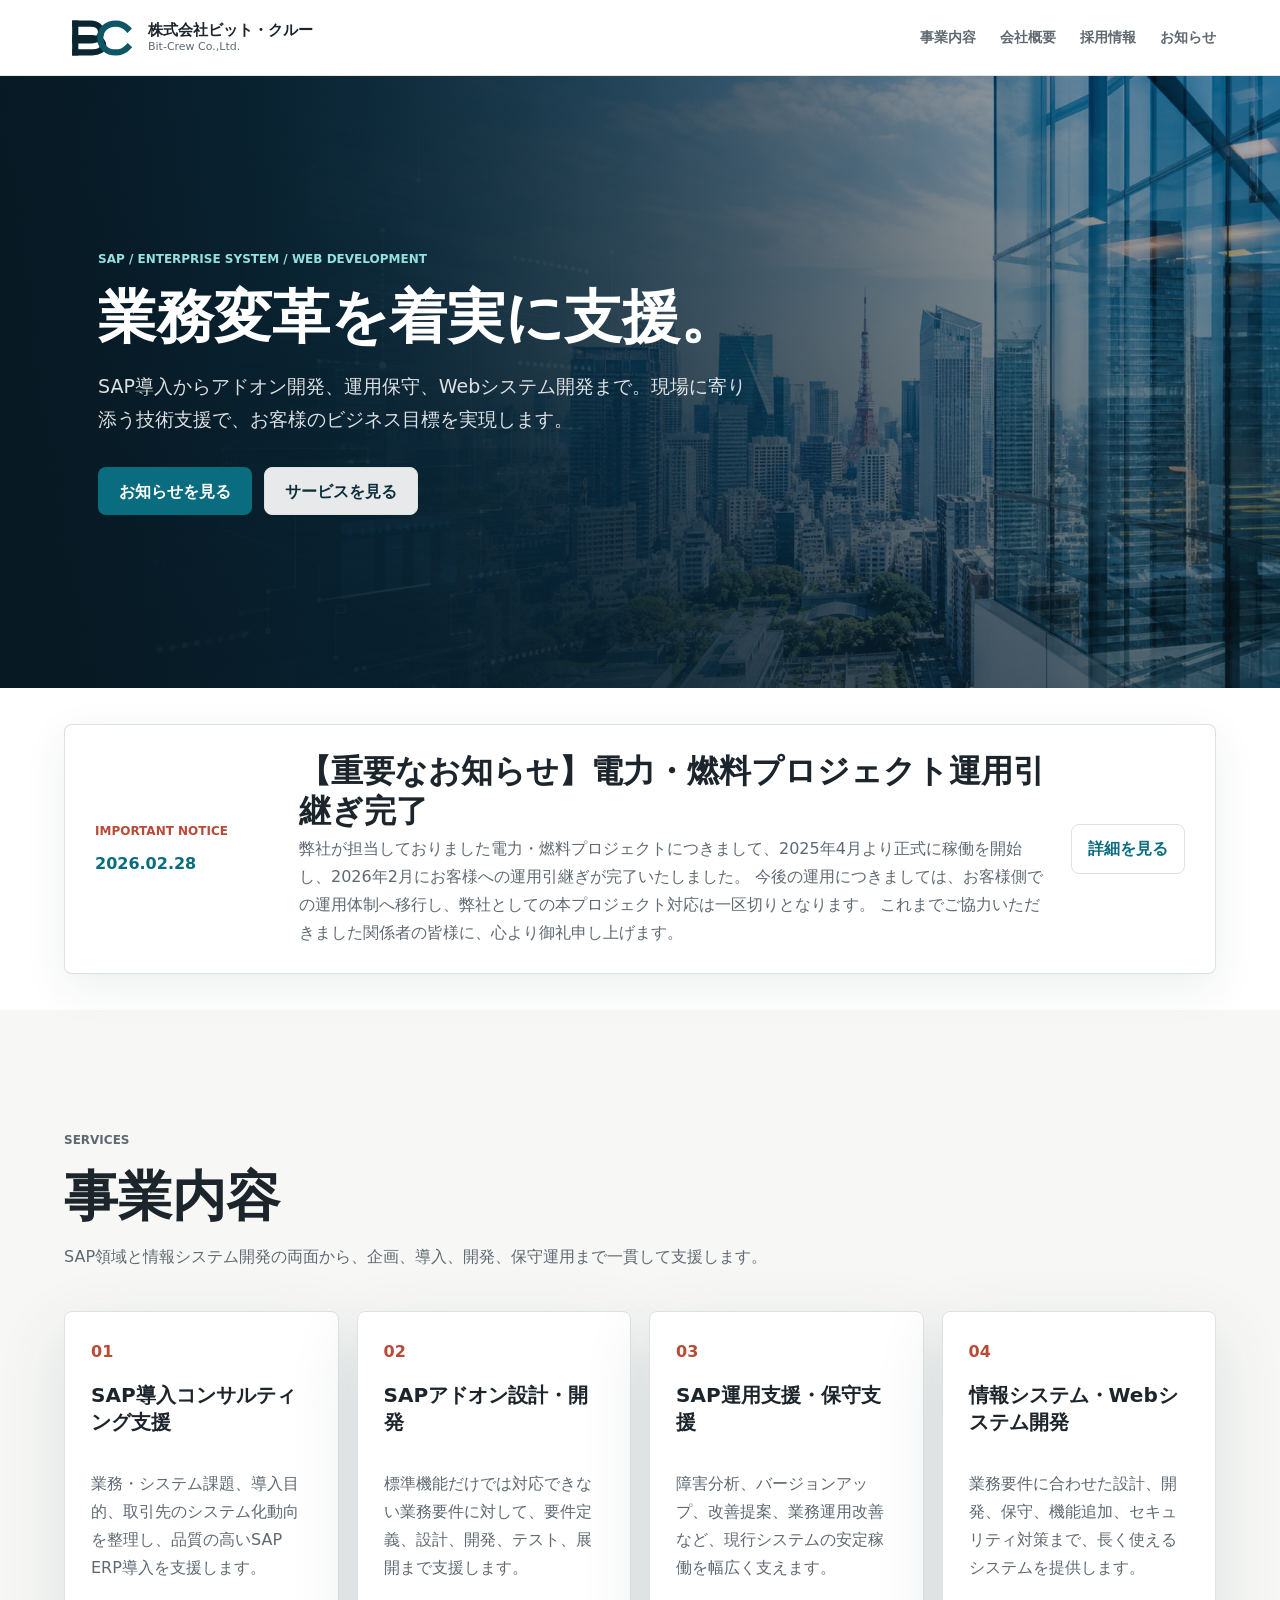
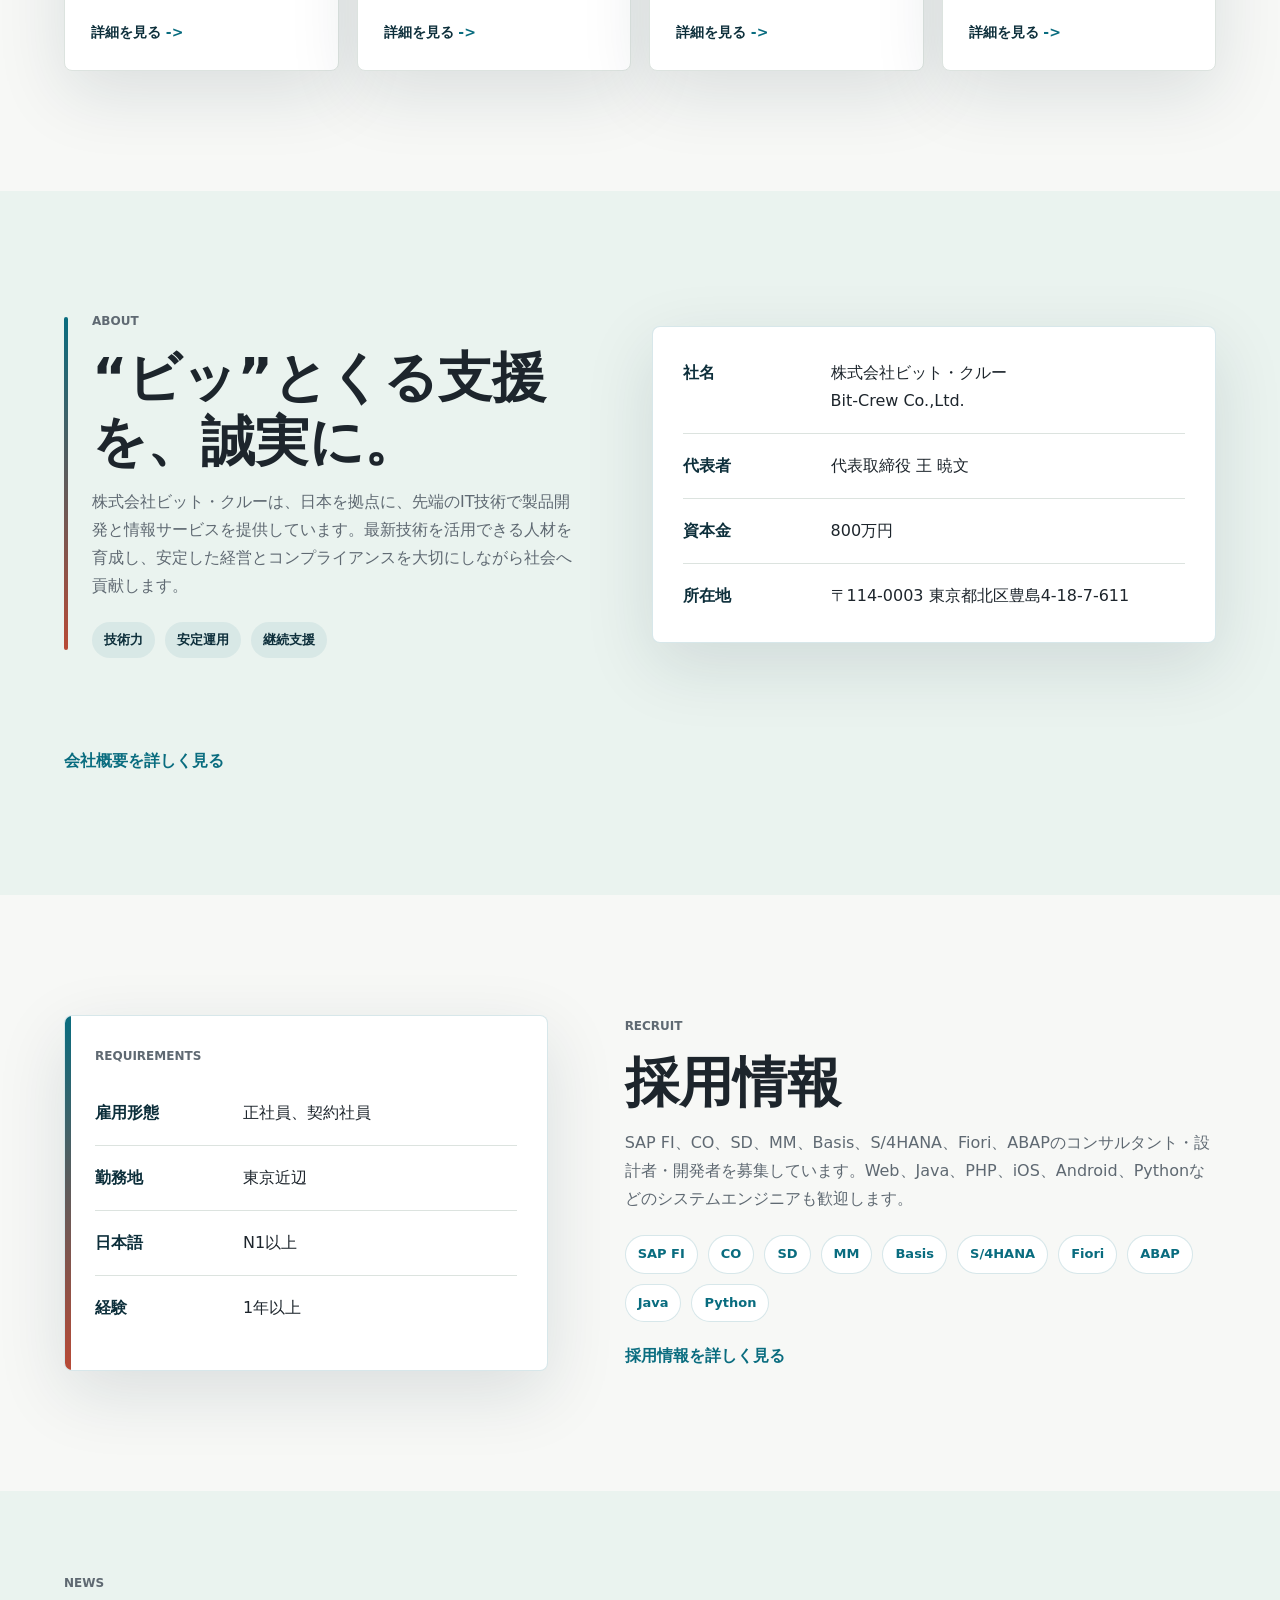
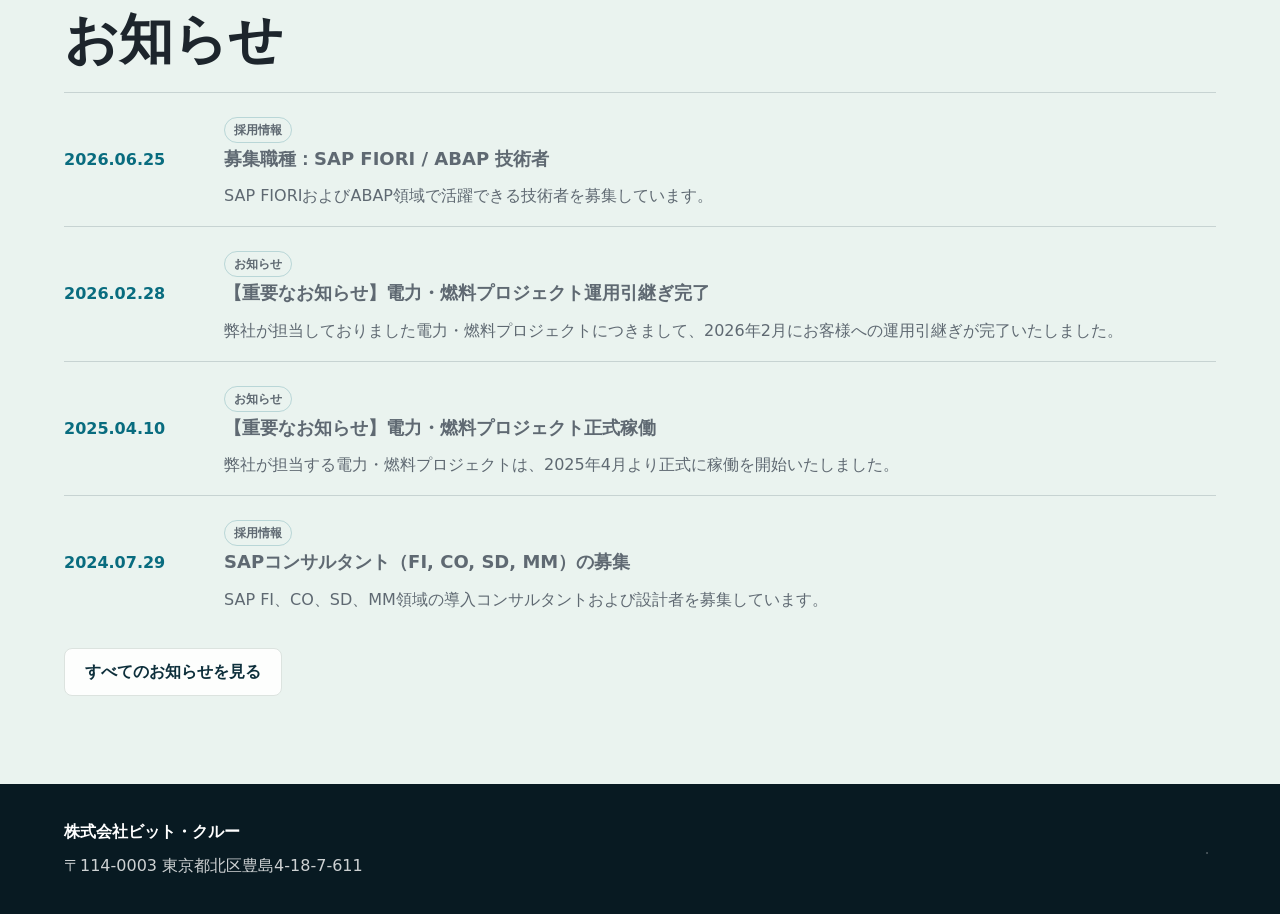
==== commit 10a21cba: "Add company profile page" ====
--- a/index.html
+++ b/index.html
@@ -26,7 +26,7 @@
       </button>
       <nav class="site-nav" aria-label="メインナビゲーション">
         <a href="services.html">事業内容</a>
-        <a href="#about">会社概要</a>
+        <a href="company.html">会社概要</a>
         <a href="recruit.html">採用情報</a>
         <a href="news.html">お知らせ</a>
       </nav>
@@ -103,18 +103,19 @@
             <p class="label">About</p>
             <h2 id="about-title">“ビッ”とくる支援を、誠実に。</h2>
             <p>株式会社ビット・クルーは、日本を拠点に、先端のIT技術で製品開発と情報サービスを提供しています。最新技術を活用できる人材を育成し、安定した経営とコンプライアンスを大切にしながら社会へ貢献します。</p>
-            <div class="value-strip" aria-label="経営方針">
+            <div class="value-strip" aria-label="経営方針" data-company-values>
               <span>技術力</span>
               <span>安定運用</span>
               <span>継続支援</span>
             </div>
           </div>
-          <dl class="company-list">
+          <dl class="company-list" data-company-profile>
             <div><dt>社名</dt><dd>株式会社ビット・クルー<br>Bit-Crew Co.,Ltd.</dd></div>
             <div><dt>代表者</dt><dd>代表取締役 王 暁文</dd></div>
             <div><dt>資本金</dt><dd>800万円</dd></div>
             <div><dt>所在地</dt><dd>〒114-0003 東京都北区豊島4-18-7-611</dd></div>
           </dl>
+          <a class="text-link about-more" href="company.html">会社概要を詳しく見る</a>
         </div>
       </section>
 
--- a/styles.css
+++ b/styles.css
@@ -444,6 +444,90 @@
 .company-list div:last-child,
 .recruit-panel dl div:last-child {
   border-bottom: 0;
+}
+
+.about-more {
+  align-self: flex-start;
+}
+
+.company-page-hero {
+  background:
+    linear-gradient(90deg, rgba(8, 26, 34, 0.9), rgba(8, 26, 34, 0.64)),
+    url("assets/hero-enterprise-tech.png") center / cover;
+  color: #fff;
+}
+
+.company-page-hero .label {
+  color: #92e0df;
+}
+
+.company-page-hero p {
+  max-width: 760px;
+  color: rgba(255, 255, 255, 0.86);
+}
+
+.company-detail-grid {
+  display: grid;
+  grid-template-columns: minmax(0, 0.9fr) minmax(0, 1.1fr);
+  gap: clamp(28px, 6vw, 72px);
+  align-items: start;
+}
+
+.company-message {
+  position: sticky;
+  top: 112px;
+  padding-left: 28px;
+}
+
+.company-message::before {
+  position: absolute;
+  top: 6px;
+  bottom: 8px;
+  left: 0;
+  width: 4px;
+  border-radius: 999px;
+  background: linear-gradient(180deg, var(--accent), var(--accent-2));
+  content: "";
+}
+
+.company-message h2 {
+  margin-bottom: 16px;
+  font-size: clamp(30px, 4.4vw, 52px);
+  line-height: 1.2;
+}
+
+.company-list-large {
+  padding: 18px 34px;
+}
+
+.company-list-large div {
+  grid-template-columns: 150px 1fr;
+  padding: 22px 0;
+}
+
+.company-policy-grid {
+  display: grid;
+  grid-template-columns: repeat(3, minmax(0, 1fr));
+  gap: 18px;
+}
+
+.company-policy-grid article {
+  min-height: 220px;
+  padding: 26px;
+  border: 1px solid rgba(9, 108, 127, 0.16);
+  border-radius: 8px;
+  background: var(--paper);
+  box-shadow: var(--shadow);
+}
+
+.company-policy-grid h3 {
+  margin-bottom: 12px;
+  color: var(--deep);
+  font-size: 20px;
+}
+
+.company-policy-grid p {
+  color: var(--muted);
 }
 
 dt {
@@ -973,6 +1057,8 @@
   .cms-panel,
   .notice,
   .service-detail,
+  .company-detail-grid,
+  .company-policy-grid,
   .recruit-detail-grid,
   .recruit-work-grid {
     grid-template-columns: 1fr;
@@ -983,6 +1069,11 @@
   }
 
   .recruit-summary {
+    position: relative;
+    top: auto;
+  }
+
+  .company-message {
     position: relative;
     top: auto;
   }
@@ -1034,6 +1125,7 @@
   .admin-grid,
   .news-list article,
   .company-list div,
+  .company-list-large div,
   .recruit-panel dl div {
     grid-template-columns: 1fr;
   }
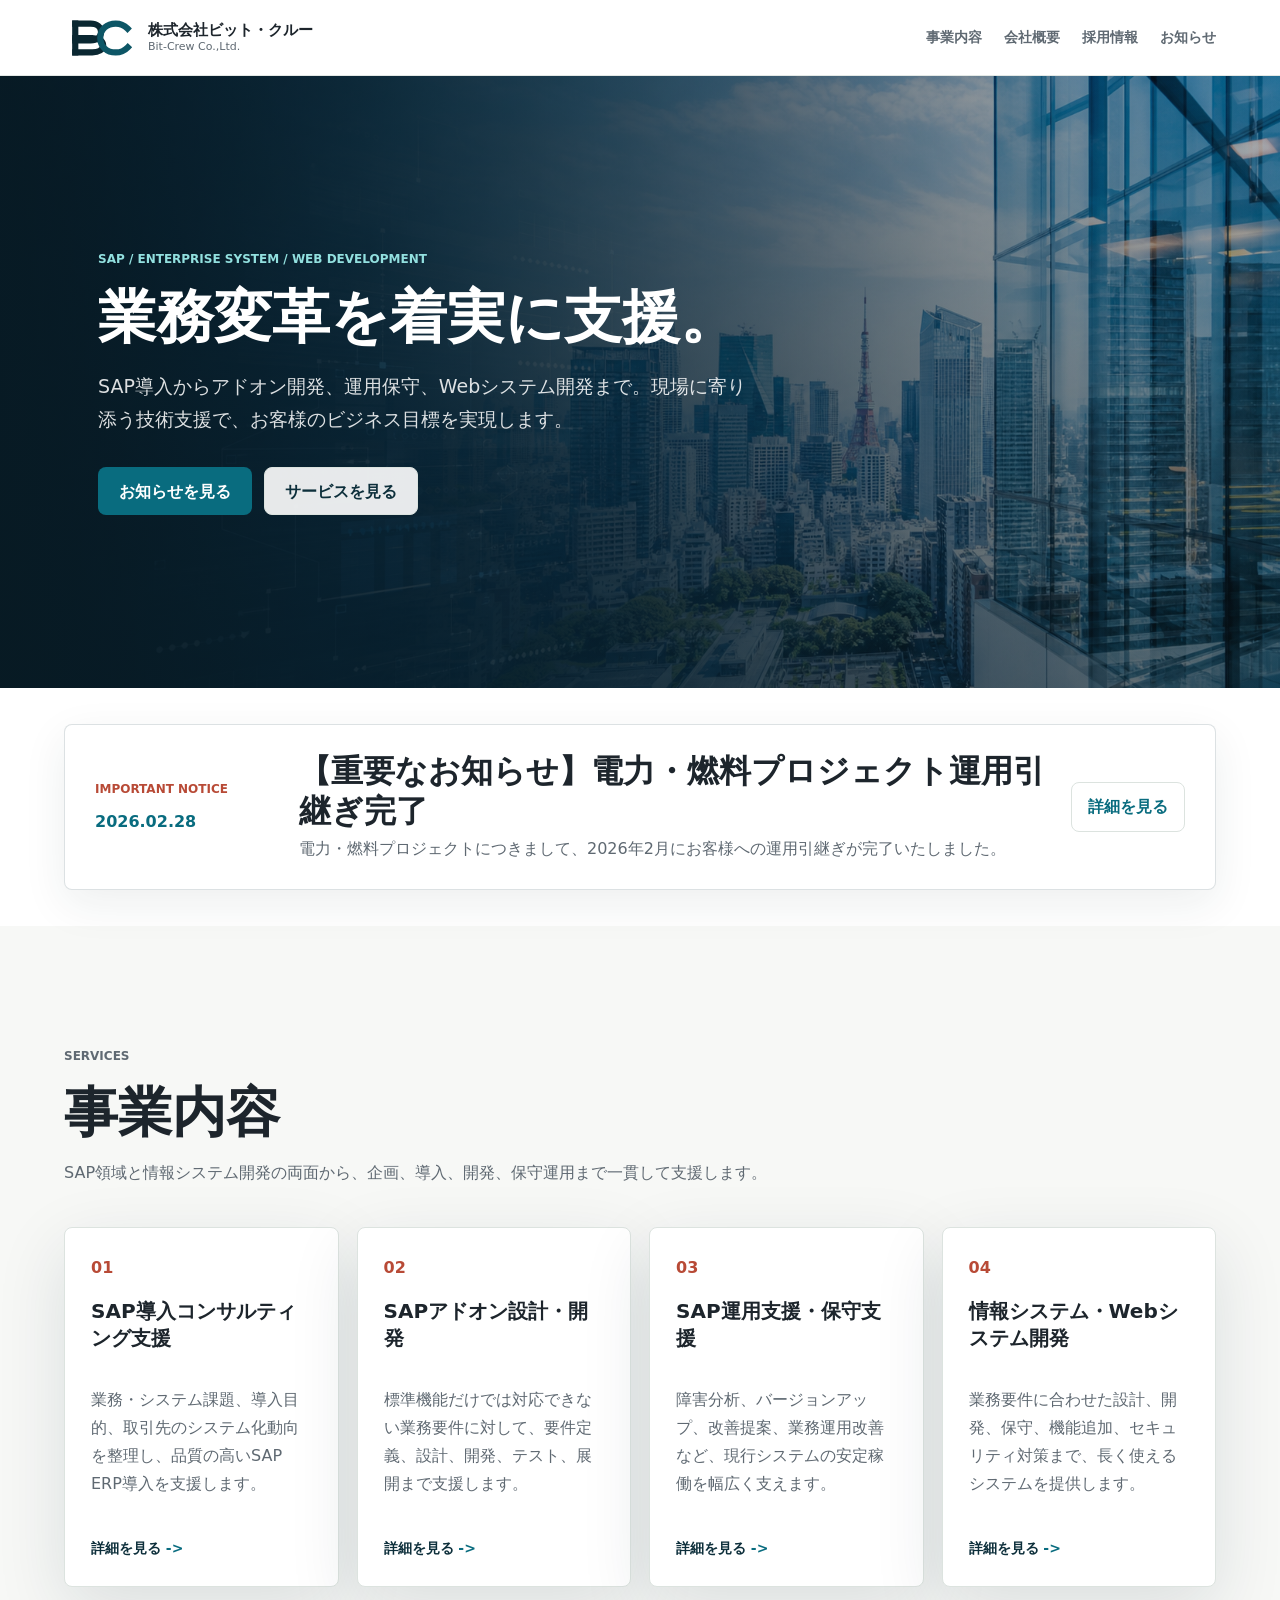
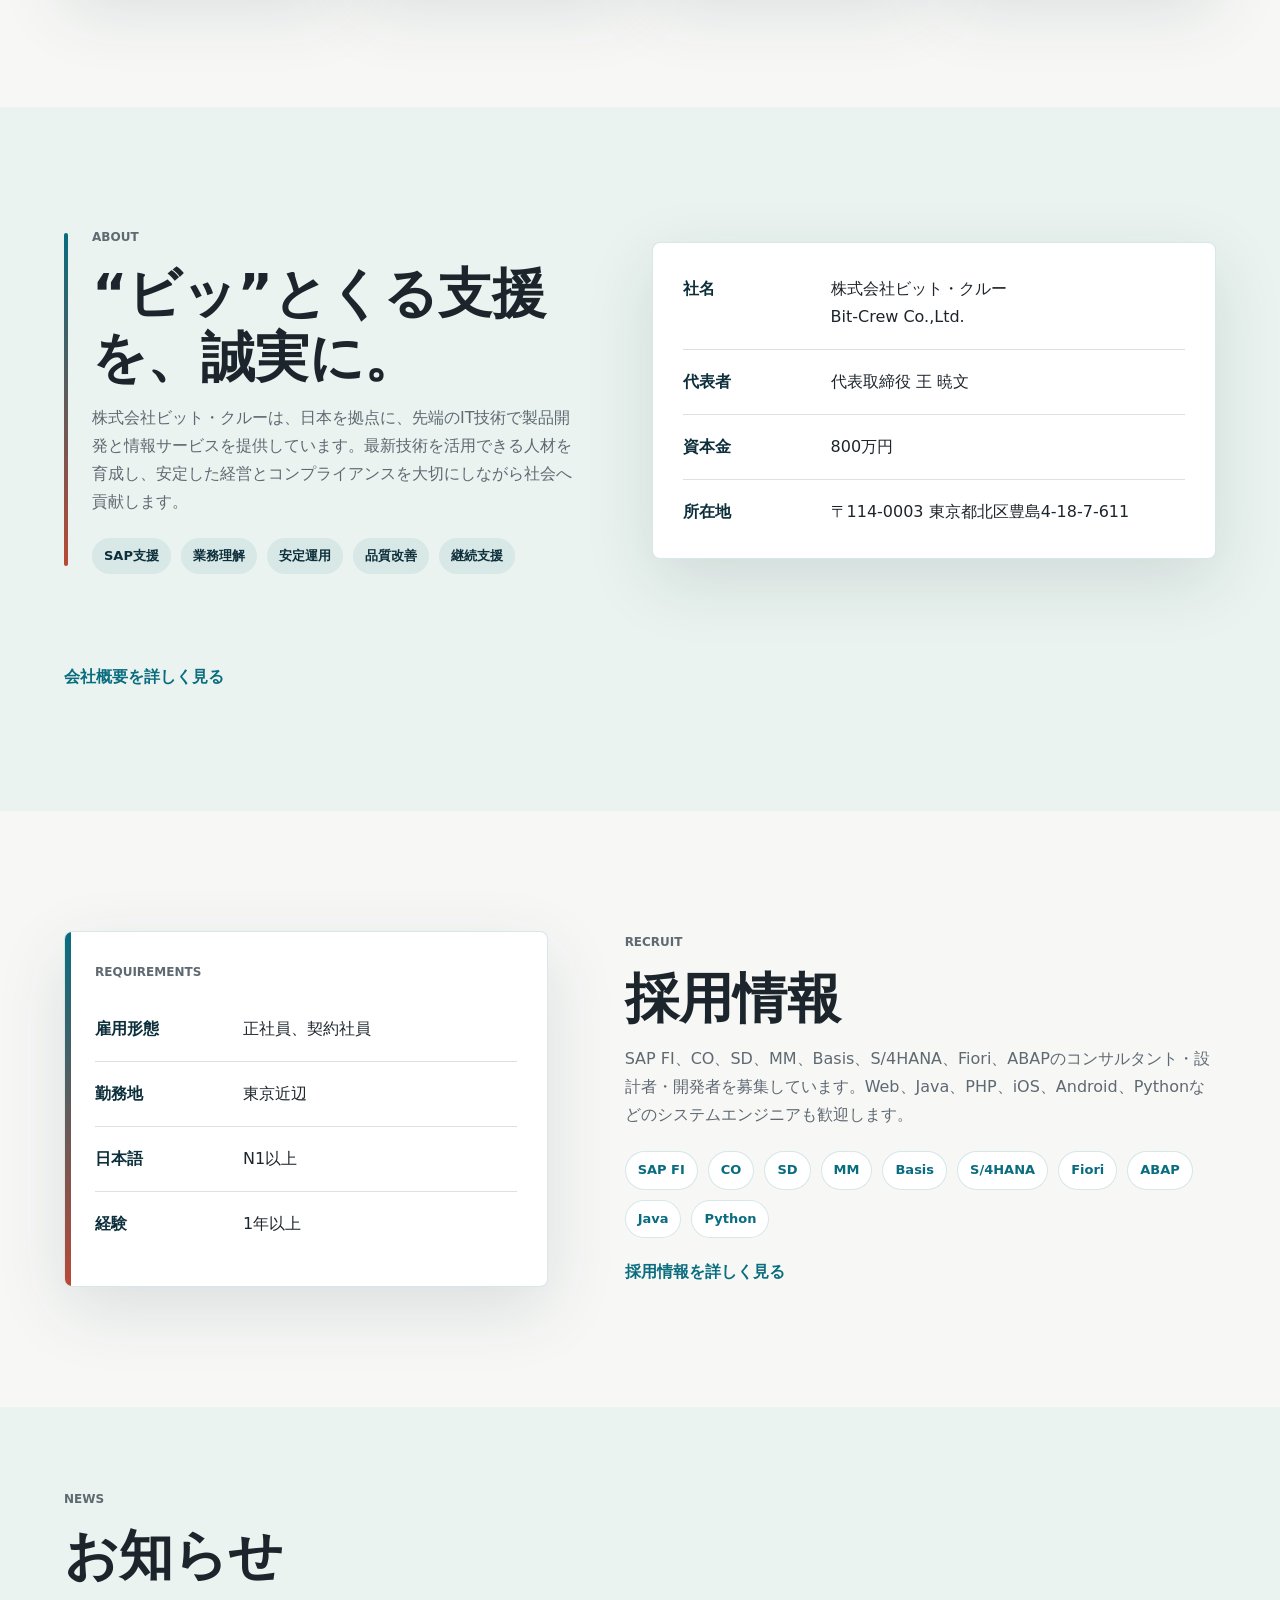
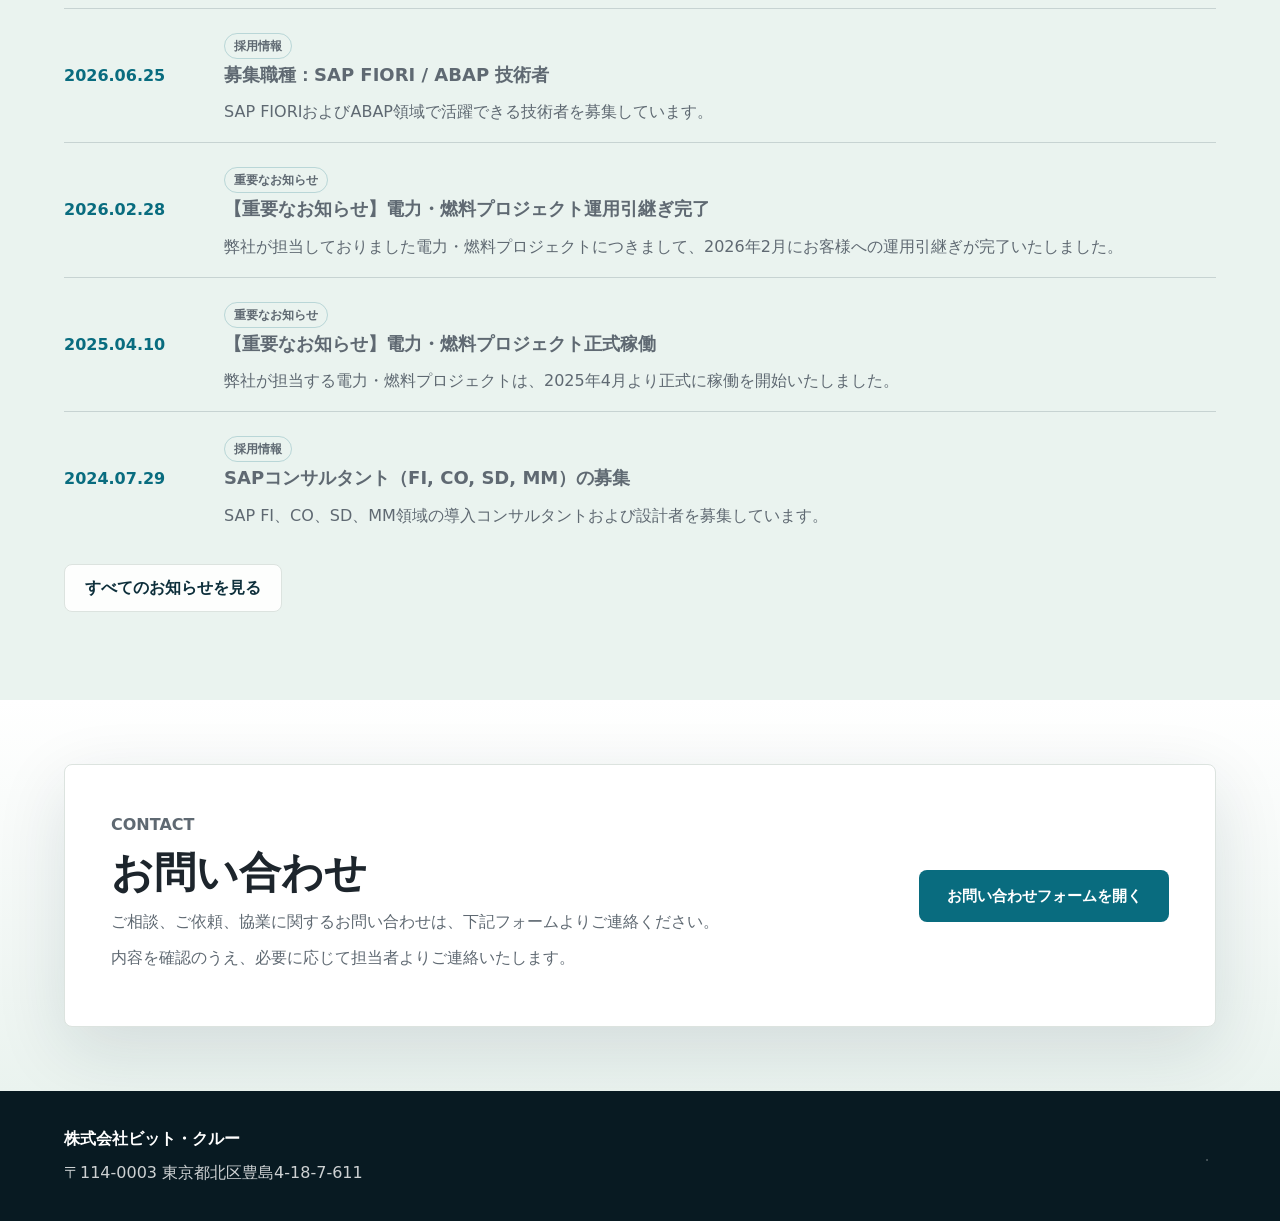
==== commit e1efc6bd: "Polish site content and contact flow" ====
--- a/index.html
+++ b/index.html
@@ -109,19 +109,21 @@
               <span>継続支援</span>
             </div>
           </div>
-          <dl class="company-list" data-company-profile>
-            <div><dt>社名</dt><dd>株式会社ビット・クルー<br>Bit-Crew Co.,Ltd.</dd></div>
-            <div><dt>代表者</dt><dd>代表取締役 王 暁文</dd></div>
-            <div><dt>資本金</dt><dd>800万円</dd></div>
-            <div><dt>所在地</dt><dd>〒114-0003 東京都北区豊島4-18-7-611</dd></div>
-          </dl>
+          <a class="company-list-link" href="company.html" aria-label="会社概要の詳細ページを見る">
+            <dl class="company-list" data-company-profile>
+              <div><dt>社名</dt><dd>株式会社ビット・クルー<br>Bit-Crew Co.,Ltd.</dd></div>
+              <div><dt>代表者</dt><dd>代表取締役 王 暁文</dd></div>
+              <div><dt>資本金</dt><dd>800万円</dd></div>
+              <div><dt>所在地</dt><dd>〒114-0003 東京都北区豊島4-18-7-611</dd></div>
+            </dl>
+          </a>
           <a class="text-link about-more" href="company.html">会社概要を詳しく見る</a>
         </div>
       </section>
 
       <section class="section" id="recruit" aria-labelledby="recruit-title">
         <div class="section-inner split reverse recruit-layout">
-          <div class="recruit-panel" data-recruit-summary>
+          <a class="recruit-panel recruit-panel-link" href="recruit.html" data-recruit-summary aria-label="採用情報の詳細ページを見る">
             <p class="label">Requirements</p>
             <dl>
               <div><dt>雇用形態</dt><dd>正社員、契約社員</dd></div>
@@ -129,7 +131,7 @@
               <div><dt>経験</dt><dd>1年以上</dd></div>
               <div><dt>勤務地</dt><dd>東京近辺</dd></div>
             </dl>
-          </div>
+          </a>
           <div>
             <p class="label">Recruit</p>
             <h2 id="recruit-title">採用情報</h2>
@@ -165,6 +167,18 @@
           <a class="button secondary news-more" href="news.html">すべてのお知らせを見る</a>
         </div>
       </section>
+
+      <section class="section contact-section" id="contact" aria-labelledby="contact-title" data-contact-section>
+        <div class="section-inner contact-panel">
+          <div>
+            <p class="label">Contact</p>
+            <h2 id="contact-title" data-contact-title>お問い合わせ</h2>
+            <p data-contact-lead>ご相談、ご依頼、協業に関するお問い合わせは、下記フォームよりご連絡ください。</p>
+            <p class="contact-note" data-contact-note>内容を確認のうえ、必要に応じて担当者よりご連絡いたします。</p>
+          </div>
+          <a class="button primary contact-button" href="https://forms.gle/HfuAFounYSiFY7YG7" target="_blank" rel="noopener" data-contact-link>お問い合わせフォームを開く</a>
+        </div>
+      </section>
     </main>
 
     <footer class="site-footer">
--- a/styles.css
+++ b/styles.css
@@ -81,7 +81,7 @@
 .site-nav {
   display: flex;
   align-items: center;
-  gap: 24px;
+  gap: clamp(14px, 2vw, 22px);
   color: var(--muted);
   font-size: 14px;
   font-weight: 700;
@@ -427,6 +427,26 @@
   border-color: rgba(9, 108, 127, 0.16);
 }
 
+.company-list-link,
+.recruit-panel-link {
+  display: block;
+  color: inherit;
+  transition:
+    transform 0.2s ease,
+    filter 0.2s ease;
+}
+
+.company-list-link:hover,
+.recruit-panel-link:hover {
+  filter: saturate(1.05);
+  transform: translateY(-2px);
+}
+
+.company-list-link:hover .company-list,
+.recruit-panel-link:hover {
+  border-color: rgba(9, 108, 127, 0.34);
+}
+
 .company-list dt,
 .recruit-panel dt {
   color: var(--deep);
@@ -632,6 +652,49 @@
 #news {
   padding-top: clamp(54px, 7vw, 82px);
   padding-bottom: clamp(58px, 7vw, 88px);
+}
+
+.contact-section {
+  padding-top: clamp(42px, 5vw, 66px);
+  padding-bottom: clamp(44px, 5vw, 70px);
+  background: linear-gradient(180deg, var(--paper), var(--soft));
+}
+
+.contact-panel {
+  display: grid;
+  grid-template-columns: minmax(0, 1fr) auto;
+  gap: clamp(24px, 4vw, 42px);
+  align-items: center;
+  padding: clamp(30px, 5vw, 46px);
+  background: var(--paper);
+  border: 1px solid var(--line);
+  border-radius: 8px;
+  box-shadow: var(--shadow);
+}
+
+.contact-panel h2 {
+  margin-bottom: 10px;
+  font-size: clamp(28px, 3.4vw, 42px);
+  line-height: 1.22;
+}
+
+.contact-panel p {
+  max-width: 760px;
+  margin-bottom: 8px;
+  color: var(--muted);
+  font-size: 16px;
+}
+
+.contact-note {
+  margin-bottom: 0;
+  font-size: 14px;
+}
+
+.contact-button {
+  min-width: 250px;
+  min-height: 52px;
+  padding: 13px 22px;
+  font-size: 15px;
 }
 
 .page-hero {
@@ -1082,6 +1145,10 @@
     align-items: flex-start;
     flex-direction: column;
   }
+
+  .contact-panel {
+    grid-template-columns: 1fr;
+  }
 }
 
 @media (max-width: 680px) {
@@ -1151,4 +1218,9 @@
   .site-footer {
     flex-direction: column;
   }
-}
+
+  .contact-button {
+    width: 100%;
+    min-width: 0;
+  }
+}
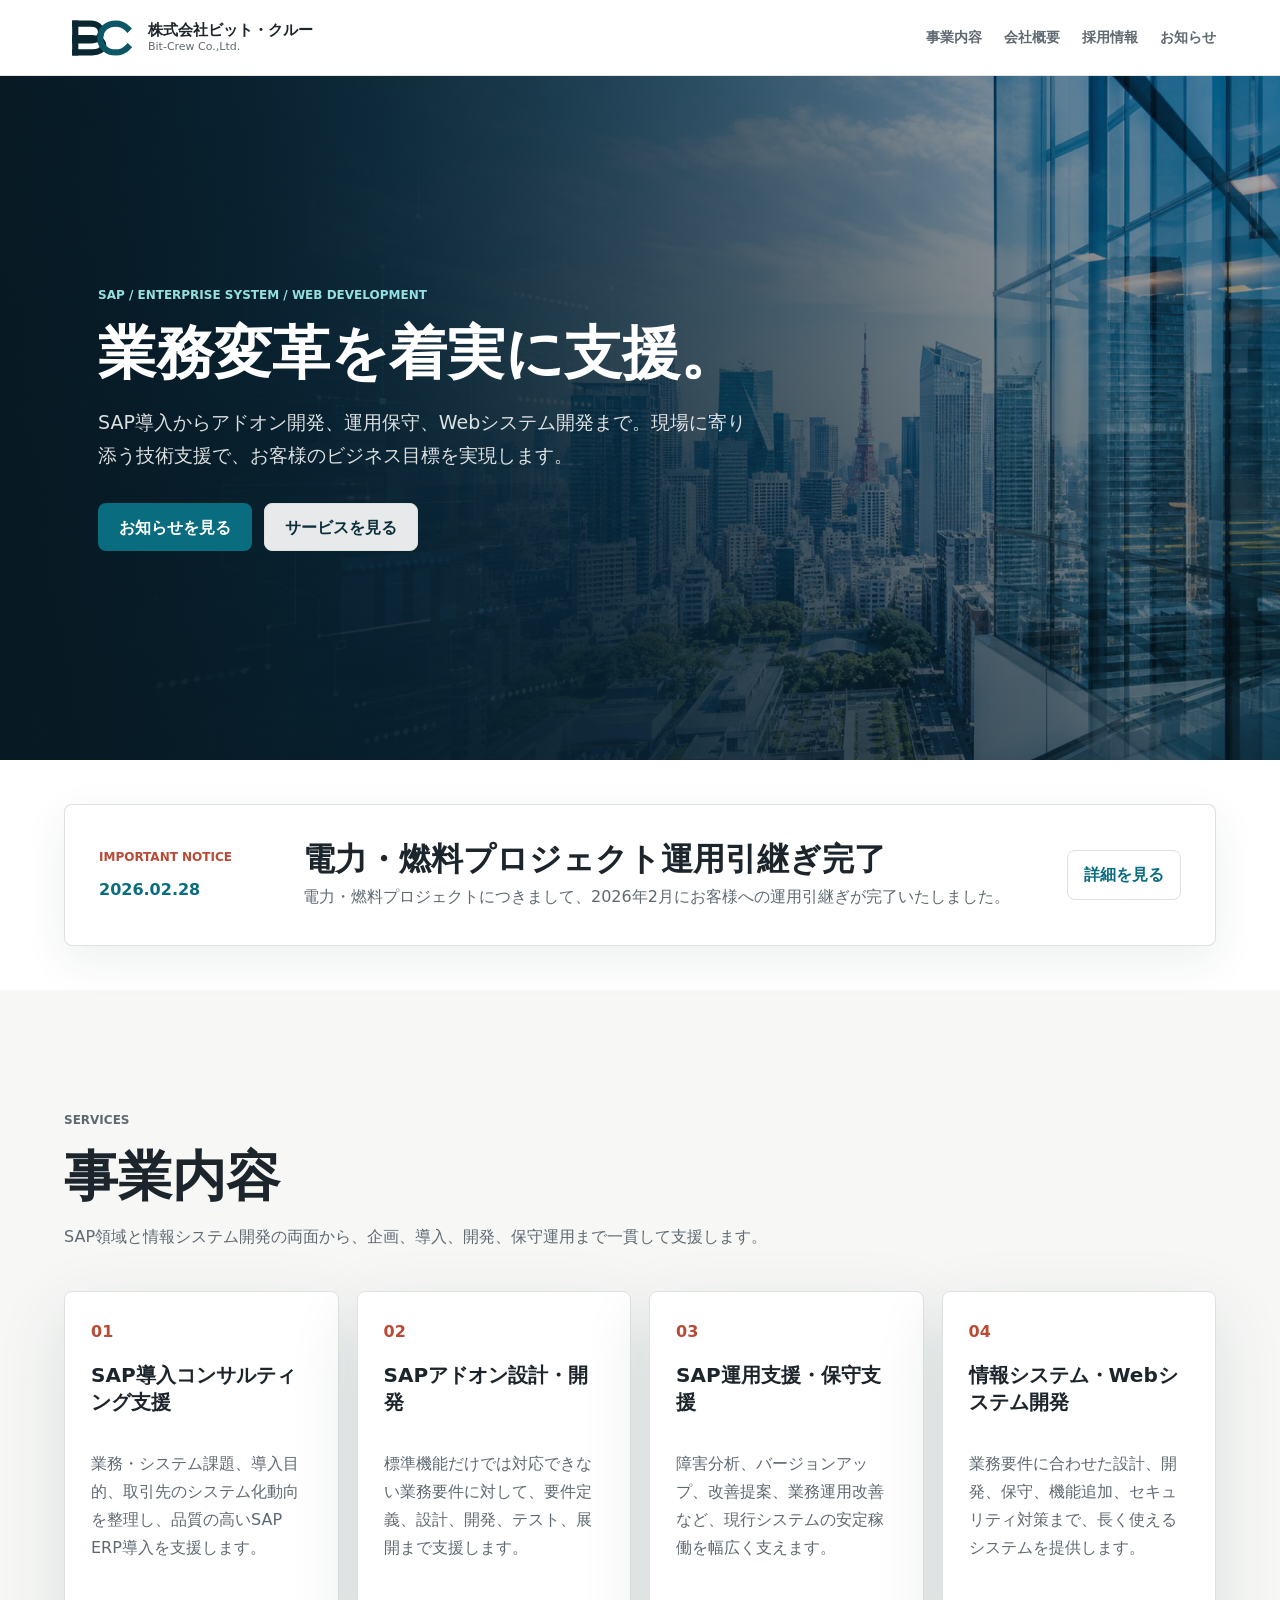
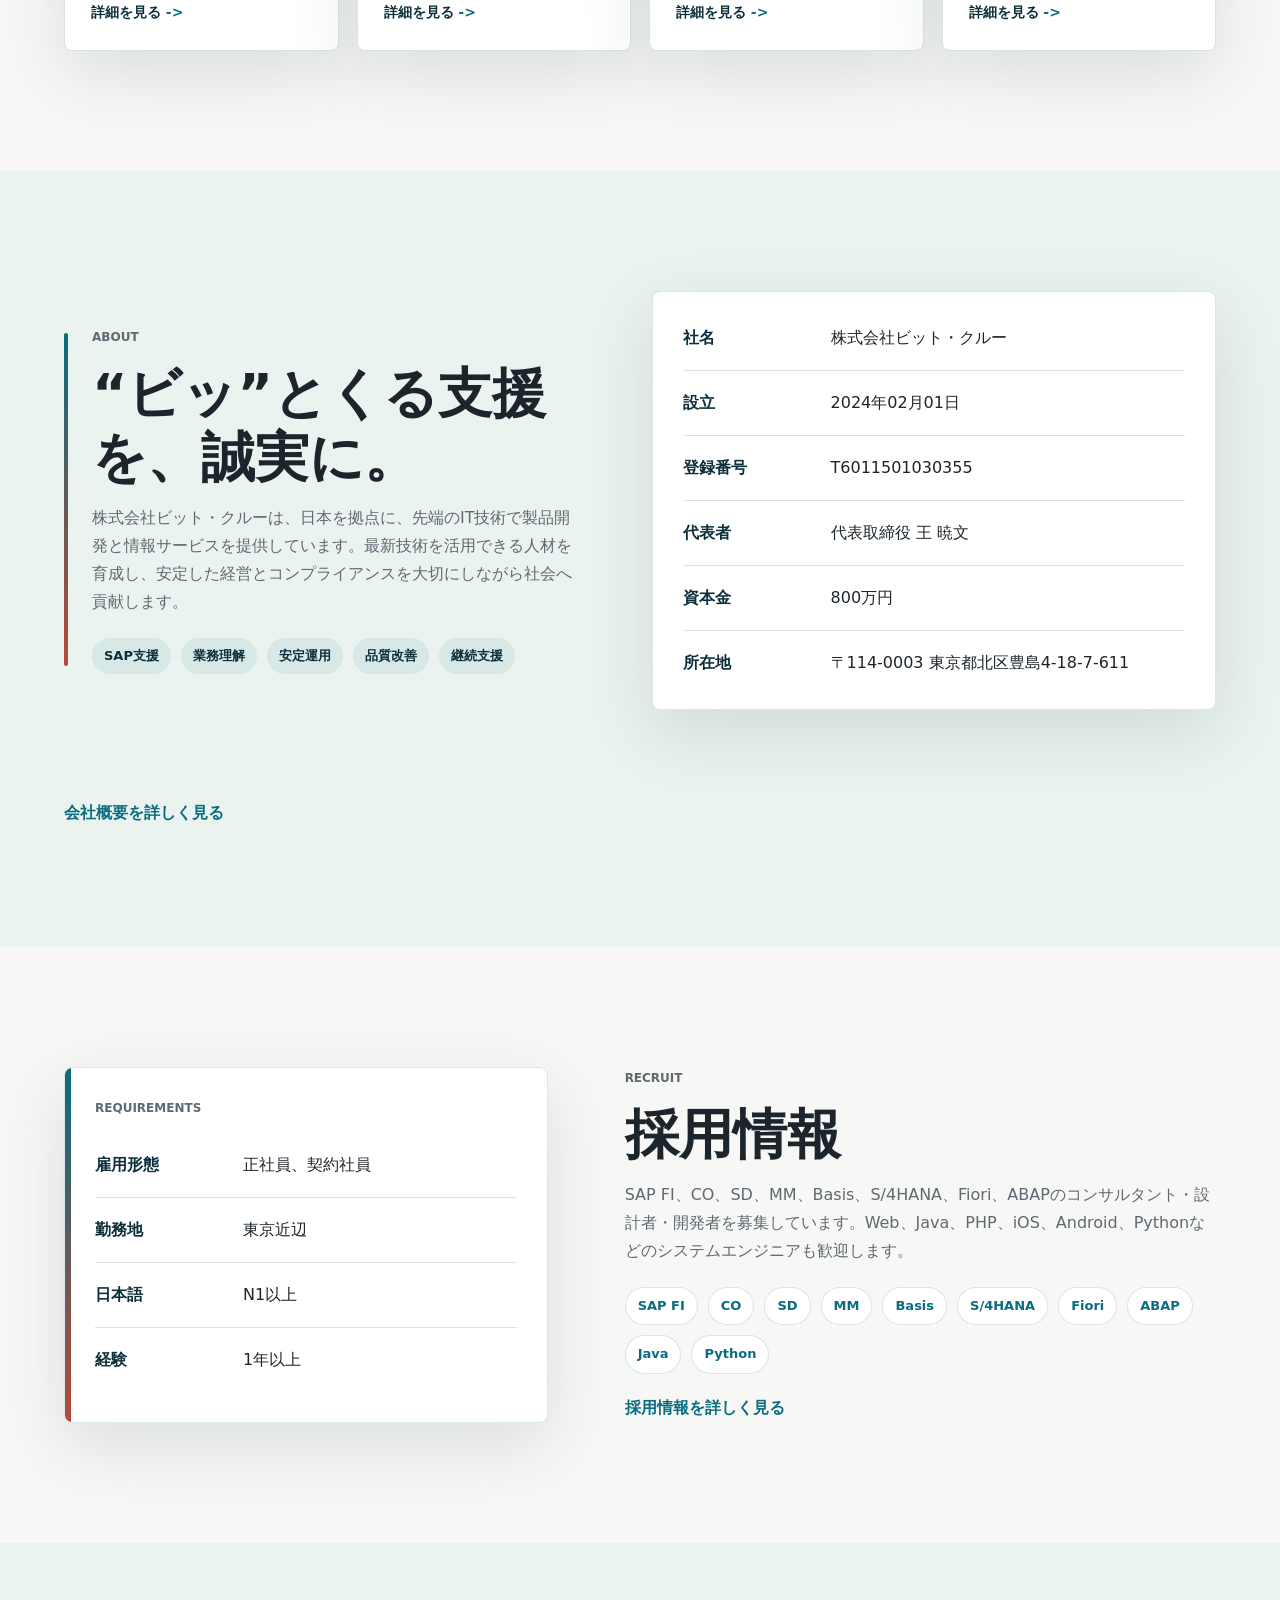
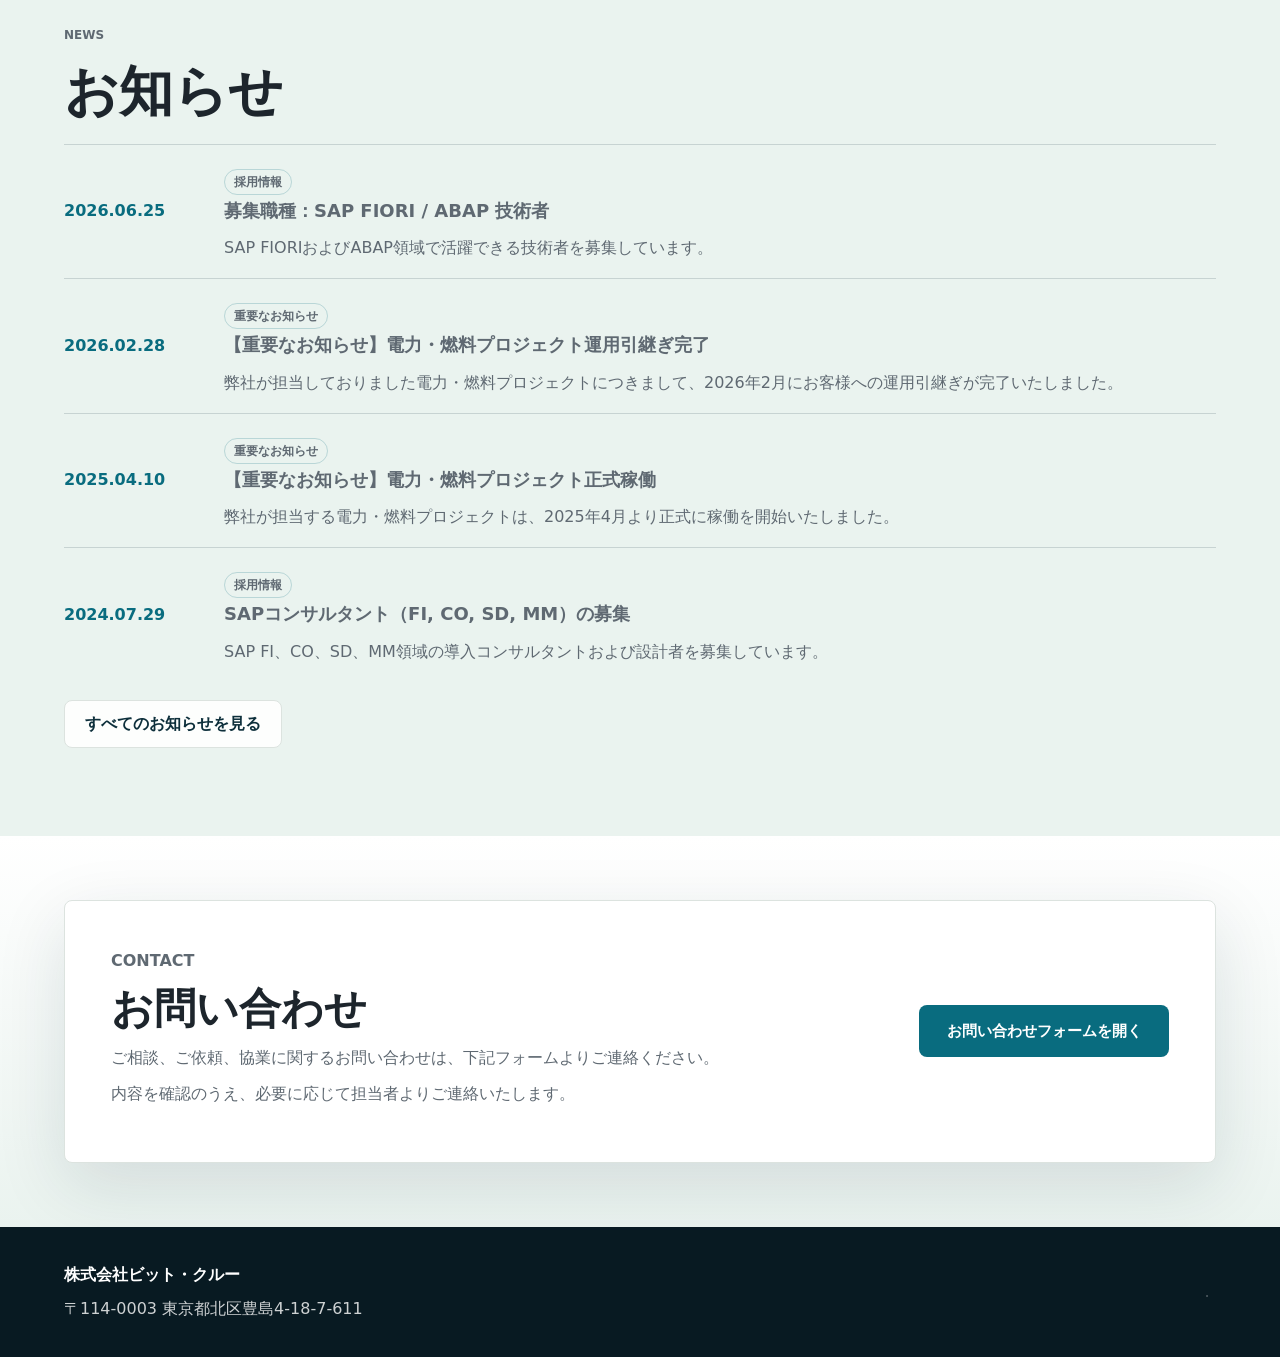
==== commit 8e6e046a: "Add site favicon" ====
--- a/index.html
+++ b/index.html
@@ -9,6 +9,7 @@
     <meta property="og:description" content="SAPと業務システムの導入から運用まで、技術と実行力で企業の変革を支援します。">
     <meta property="og:type" content="website">
     <meta property="og:image" content="assets/hero-enterprise-tech.png">
+    <link rel="icon" href="assets/bit-crew-mark.svg" type="image/svg+xml">
     <link rel="stylesheet" href="styles.css">
   </head>
   <body>
--- a/styles.css
+++ b/styles.css
@@ -106,9 +106,9 @@
 
 .hero {
   position: relative;
-  min-height: 560px;
-  height: 68vh;
-  max-height: 720px;
+  min-height: 660px;
+  height: 76vh;
+  max-height: 820px;
   overflow: hidden;
   background: var(--deep);
 }
@@ -225,7 +225,7 @@
 }
 
 .notice-section {
-  padding: 36px clamp(20px, 5vw, 64px);
+  padding: 44px clamp(20px, 5vw, 64px);
   background: var(--paper);
 }
 
@@ -234,7 +234,7 @@
   grid-template-columns: 180px minmax(0, 1fr) auto;
   gap: 24px;
   align-items: center;
-  padding: 26px 30px;
+  padding: 34px 34px;
   border: 1px solid rgba(13, 47, 59, 0.14);
   border-radius: 8px;
   background: #fff;
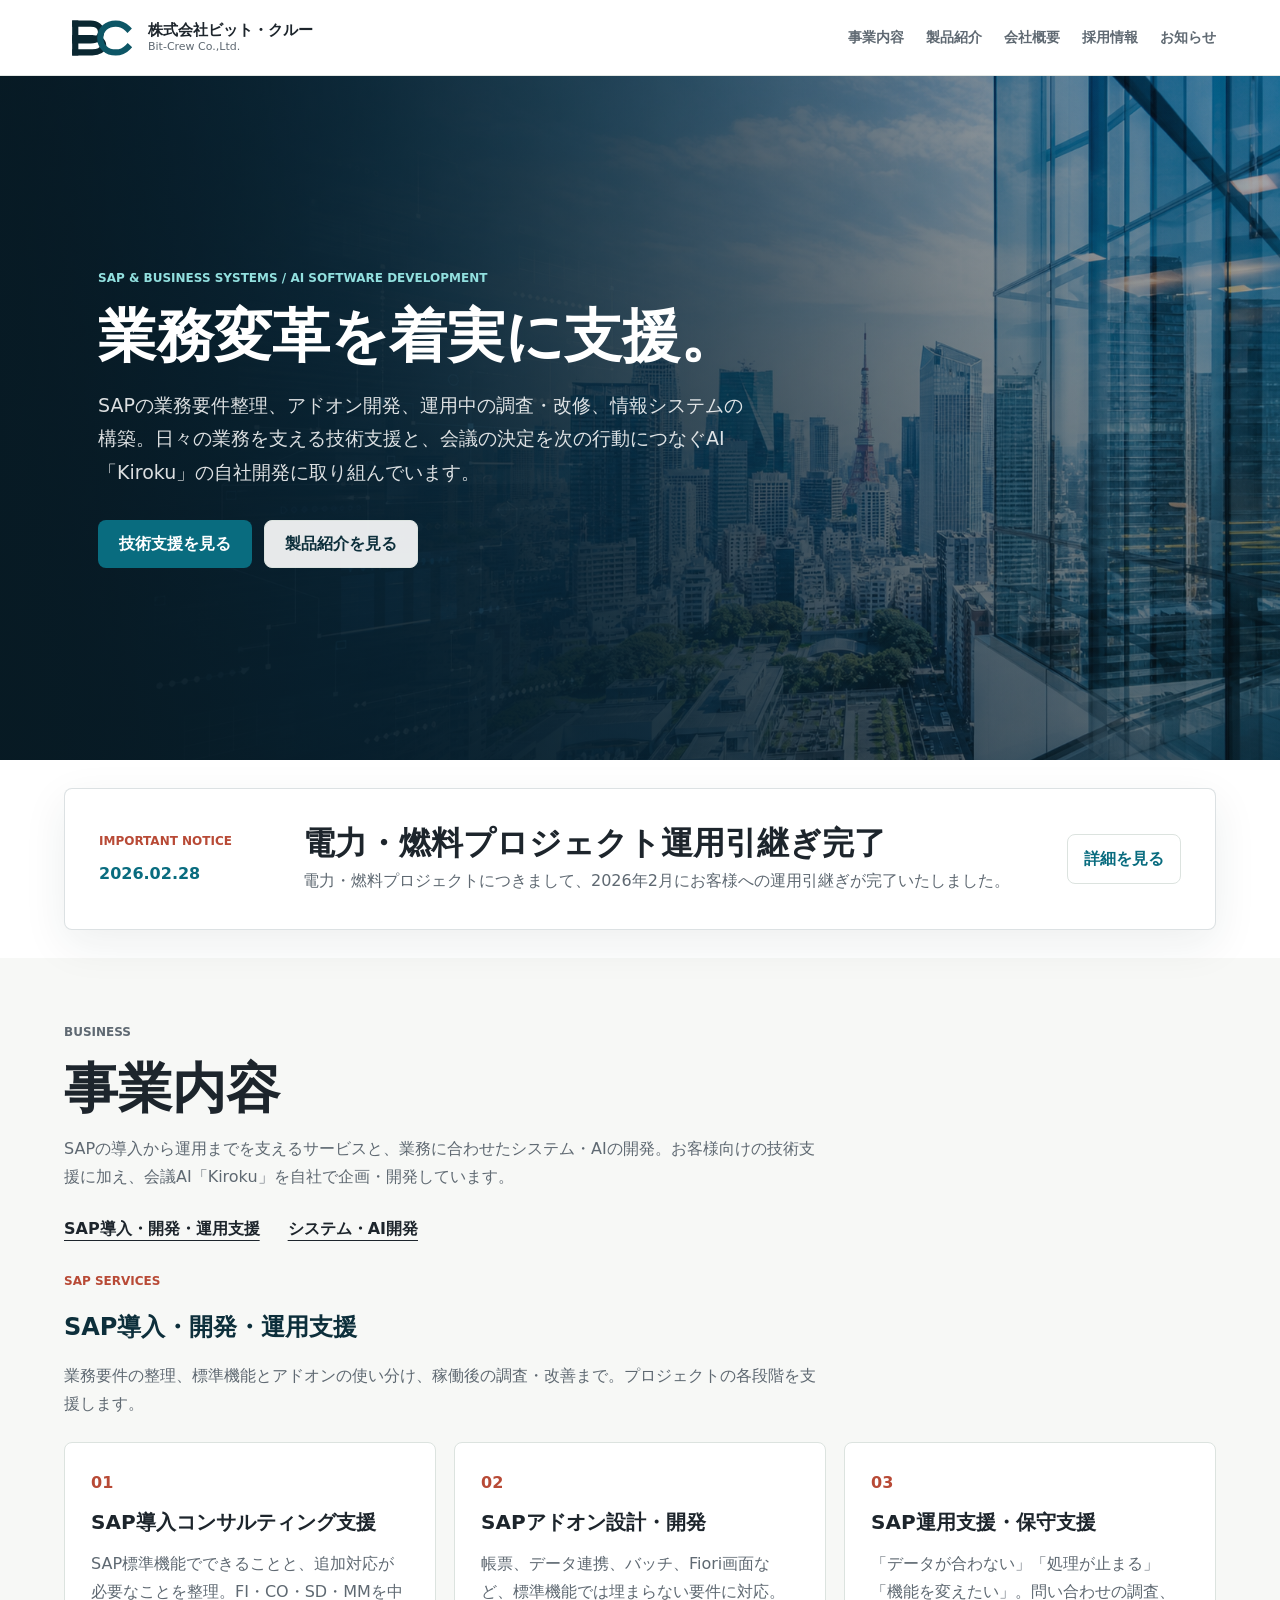
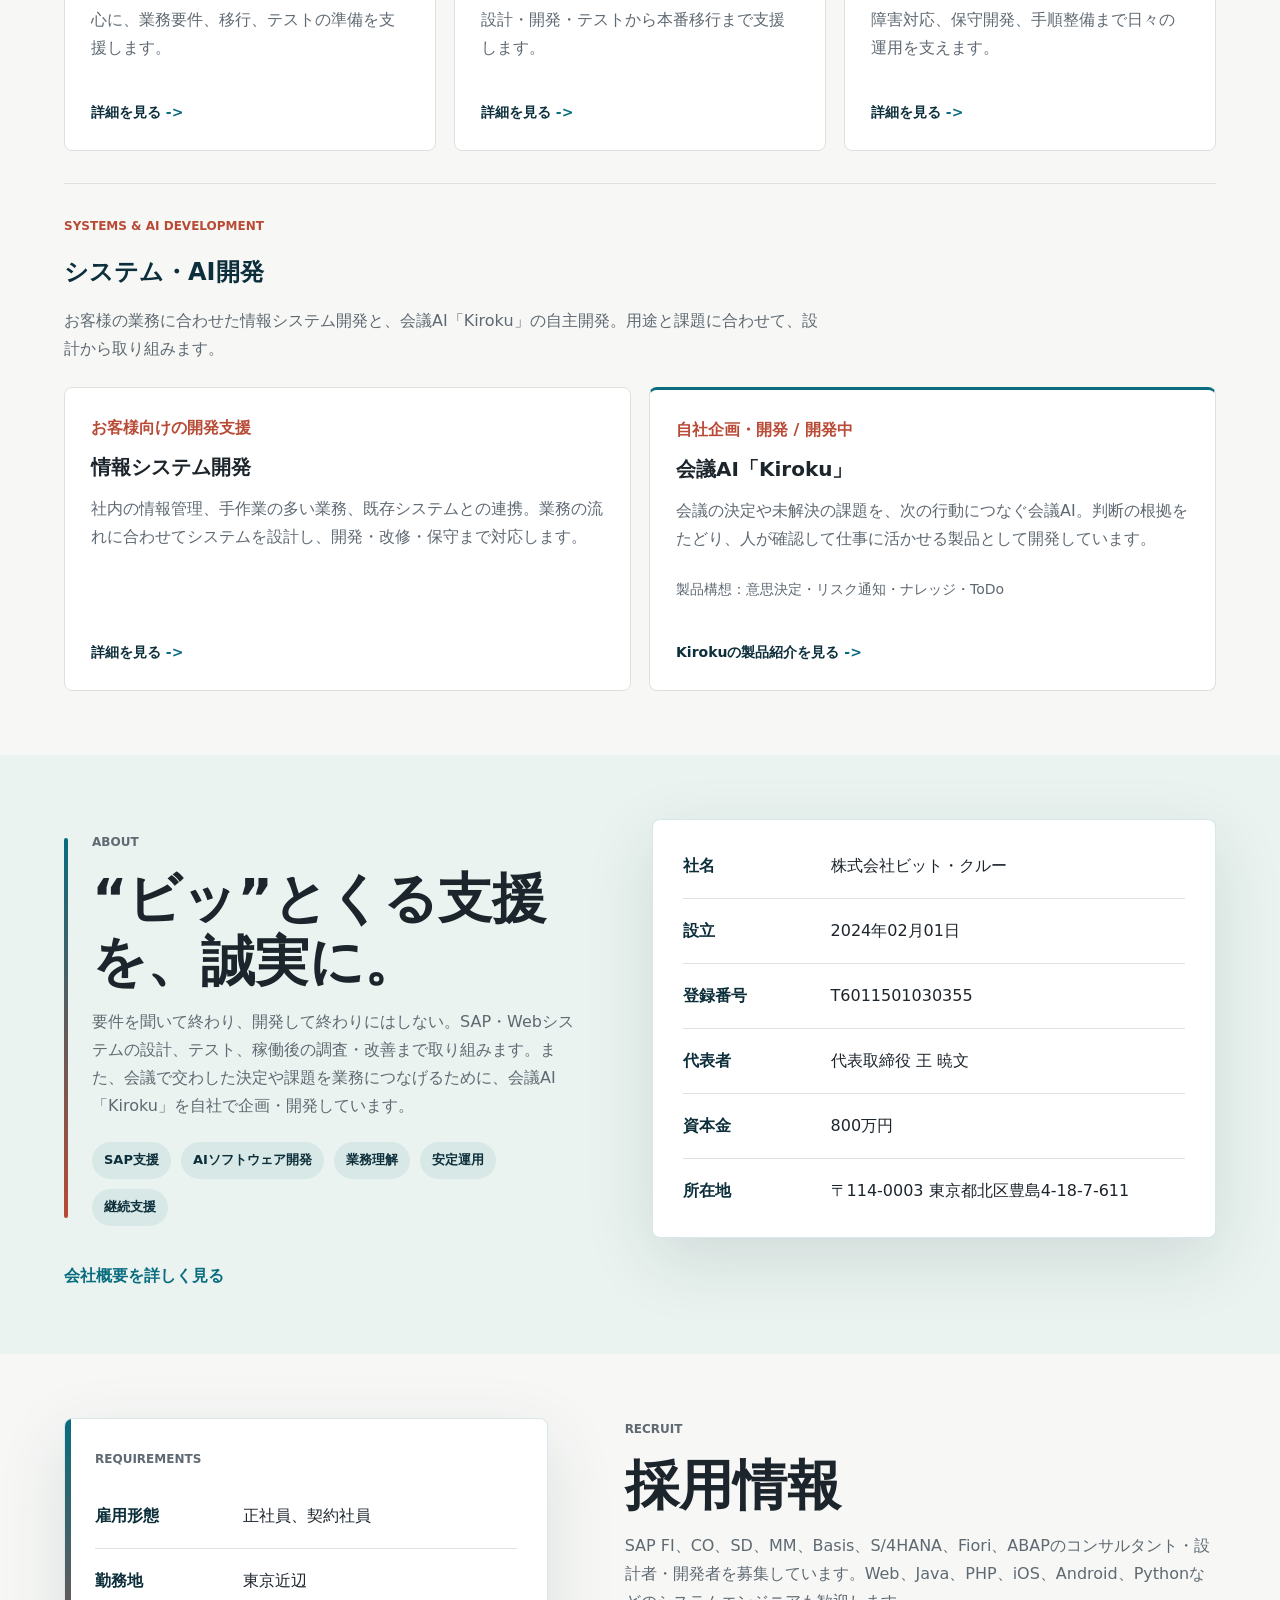
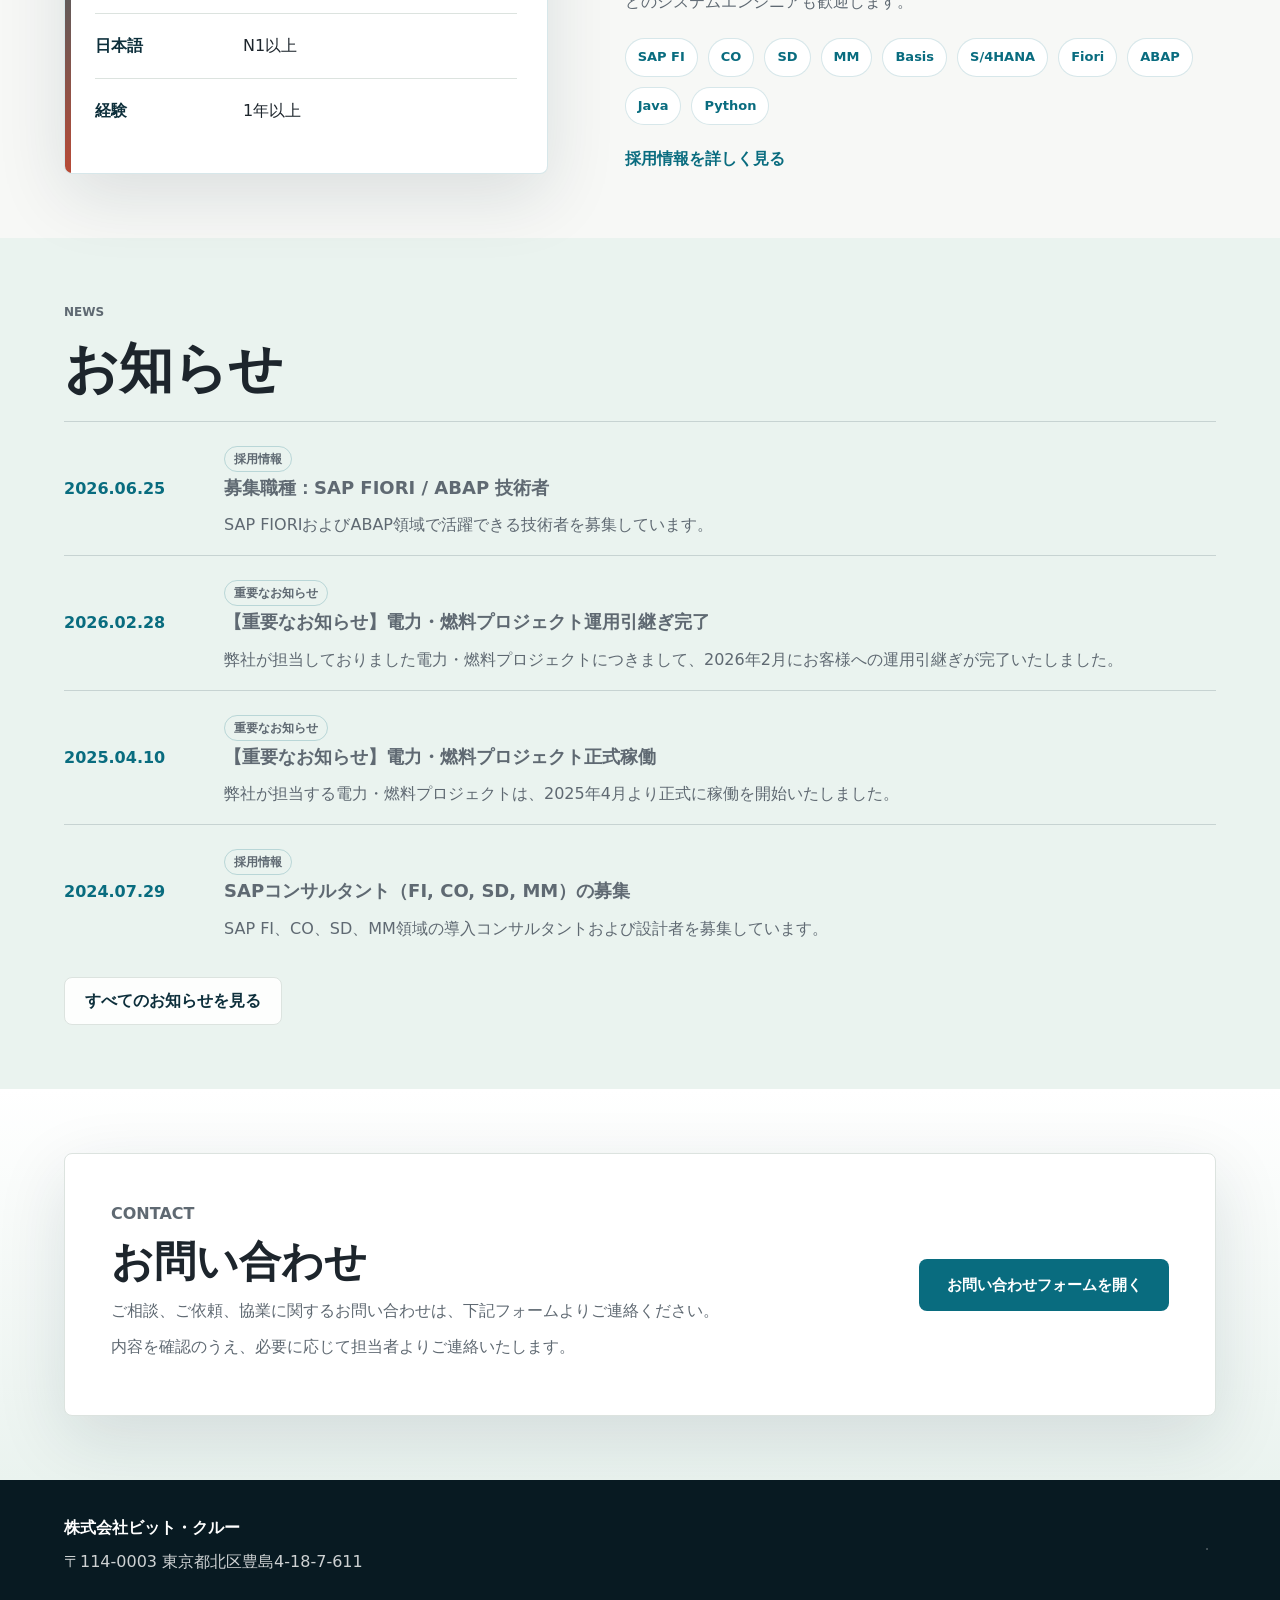
==== commit b37c6dde: "Add Kiroku product page and reorganize homepage services" ====
--- a/index.html
+++ b/index.html
@@ -3,16 +3,51 @@
   <head>
     <meta charset="utf-8">
     <meta name="viewport" content="width=device-width, initial-scale=1">
-    <title>株式会社ビット・クルー | SAP・情報システム開発支援</title>
-    <meta name="description" content="株式会社ビット・クルーは、SAP導入、アドオン開発、運用保守、情報システムおよびWebシステム開発を支援するITサービス企業です。">
-    <meta property="og:title" content="株式会社ビット・クルー">
-    <meta property="og:description" content="SAPと業務システムの導入から運用まで、技術と実行力で企業の変革を支援します。">
+    <title>株式会社ビット・クルー | SAP支援・システム・AI開発</title>
+    <meta name="description" content="株式会社ビット・クルーは、SAP導入・アドオン開発・運用保守と、情報システム・AI開発に取り組む東京のIT企業です。お客様向けの開発支援に加え、会議AI「Kiroku」を自社で企画・開発しています。">
+    <link rel="canonical" href="https://bit-crew.co.jp/">
+    <meta property="og:title" content="株式会社ビット・クルー | SAP支援・システム・AI開発">
+    <meta property="og:description" content="SAP導入・開発・運用支援と、システム・AI開発。お客様向けの技術支援と、会議AI「Kiroku」の自主開発に取り組んでいます。">
     <meta property="og:type" content="website">
-    <meta property="og:image" content="assets/hero-enterprise-tech.png">
+    <meta property="og:url" content="https://bit-crew.co.jp/">
+    <meta property="og:site_name" content="株式会社ビット・クルー">
+    <meta property="og:locale" content="ja_JP">
+    <meta property="og:image" content="https://bit-crew.co.jp/assets/hero-enterprise-tech.png">
+    <meta name="twitter:card" content="summary_large_image">
     <link rel="icon" href="assets/bit-crew-mark.svg" type="image/svg+xml">
-    <link rel="stylesheet" href="styles.css">
+    <link rel="stylesheet" href="styles.css?v=ee1263f5a70d">
+    <script type="application/ld+json">
+      {
+        "@context": "https://schema.org",
+        "@type": "Organization",
+        "name": "株式会社ビット・クルー",
+        "alternateName": "Bit-Crew Co.,Ltd.",
+        "url": "https://bit-crew.co.jp/",
+        "logo": "https://bit-crew.co.jp/assets/bit-crew-mark.svg",
+        "foundingDate": "2024-02-01",
+        "taxID": "T6011501030355",
+        "address": {
+          "@type": "PostalAddress",
+          "postalCode": "114-0003",
+          "addressRegion": "東京都",
+          "addressLocality": "北区",
+          "streetAddress": "豊島4-18-7-611",
+          "addressCountry": "JP"
+        },
+        "knowsAbout": [
+          "SAP導入支援",
+          "SAPアドオン開発",
+          "SAP運用保守",
+          "ABAP開発",
+          "Fiori",
+          "情報システム開発",
+          "Webシステム開発",
+          "AIソフトウェア開発"
+        ]
+      }
+    </script>
   </head>
-  <body>
+  <body class="home-page">
     <header class="site-header">
       <a class="brand" href="#top" aria-label="株式会社ビット・クルー ホーム">
         <img class="brand-logo" src="assets/bit-crew-mark.svg" alt="">
@@ -27,6 +62,7 @@
       </button>
       <nav class="site-nav" aria-label="メインナビゲーション">
         <a href="services.html">事業内容</a>
+        <a href="products.html">製品紹介</a>
         <a href="company.html">会社概要</a>
         <a href="recruit.html">採用情報</a>
         <a href="news.html">お知らせ</a>
@@ -38,12 +74,12 @@
         <div class="hero-media" role="img" aria-label="都市とデジタルネットワークを表現したビジュアル"></div>
         <div class="hero-overlay"></div>
         <div class="hero-content">
-          <p class="eyebrow">SAP / Enterprise System / Web Development</p>
+          <p class="eyebrow">SAP &amp; Business Systems / AI Software Development</p>
           <h1>業務変革を着実に支援。</h1>
-          <p class="lead">SAP導入からアドオン開発、運用保守、Webシステム開発まで。現場に寄り添う技術支援で、お客様のビジネス目標を実現します。</p>
+          <p class="lead">SAPの業務要件整理、アドオン開発、運用中の調査・改修、情報システムの構築。日々の業務を支える技術支援と、会議の決定を次の行動につなぐAI「Kiroku」の自社開発に取り組んでいます。</p>
           <div class="hero-actions">
-            <a class="button primary" href="news.html">お知らせを見る</a>
-            <a class="button secondary" href="services.html">サービスを見る</a>
+            <a class="button primary" href="services.html#technical-support">技術支援を見る</a>
+            <a class="button secondary" href="products.html">製品紹介を見る</a>
           </div>
         </div>
       </section>
@@ -65,35 +101,66 @@
       <section class="section" id="services" aria-labelledby="services-title">
         <div class="section-inner">
           <div class="section-heading">
-            <p class="label">Services</p>
+            <p class="label">Business</p>
             <h2 id="services-title">事業内容</h2>
-            <p>SAP領域と情報システム開発の両面から、企画、導入、開発、保守運用まで一貫して支援します。</p>
-          </div>
-          <div class="service-grid" data-services-list="home">
-            <a class="service-card" href="services.html#sap-consulting">
-              <span>01</span>
-              <h3>SAP導入コンサルティング支援</h3>
-              <p>業務・システム課題、導入目的、取引先のシステム化動向を整理し、品質の高いSAP ERP導入を支援します。</p>
-              <strong>詳細を見る</strong>
-            </a>
-            <a class="service-card" href="services.html#sap-addon">
-              <span>02</span>
-              <h3>SAPアドオン設計・開発</h3>
-              <p>標準機能だけでは対応できない業務要件に対して、要件定義、設計、開発、テスト、展開まで支援します。</p>
-              <strong>詳細を見る</strong>
-            </a>
-            <a class="service-card" href="services.html#sap-operation">
-              <span>03</span>
-              <h3>SAP運用支援・保守支援</h3>
-              <p>障害分析、バージョンアップ、改善提案、業務運用改善など、現行システムの安定稼働を幅広く支えます。</p>
-              <strong>詳細を見る</strong>
-            </a>
-            <a class="service-card" href="services.html#web-system">
-              <span>04</span>
-              <h3>情報システム・Webシステム開発</h3>
-              <p>業務要件に合わせた設計、開発、保守、機能追加、セキュリティ対策まで、長く使えるシステムを提供します。</p>
-              <strong>詳細を見る</strong>
-            </a>
+            <p>SAPの導入から運用までを支えるサービスと、業務に合わせたシステム・AIの開発。お客様向けの技術支援に加え、会議AI「Kiroku」を自社で企画・開発しています。</p>
+            <div class="business-links" aria-label="事業分野">
+              <a href="#technical-support">SAP導入・開発・運用支援</a>
+              <a href="#products">システム・AI開発</a>
+            </div>
+          </div>
+          <div class="business-sections">
+            <section class="business-group" id="technical-support" aria-labelledby="sap-title">
+              <div class="business-group-heading">
+                <p class="label">SAP Services</p>
+                <h3 class="business-heading" id="sap-title">SAP導入・開発・運用支援</h3>
+                <p>業務要件の整理、標準機能とアドオンの使い分け、稼働後の調査・改善まで。プロジェクトの各段階を支援します。</p>
+              </div>
+              <div class="service-grid" data-services-list="home" data-service-group="sap">
+                <a class="service-card" href="services.html#sap-consulting">
+                  <span>01</span>
+                  <h3>SAP導入コンサルティング支援</h3>
+                  <p>SAP標準機能でできることと、追加対応が必要なことを整理。FI・CO・SD・MMを中心に、業務要件、移行、テストの準備を支援します。</p>
+                  <strong>詳細を見る</strong>
+                </a>
+                <a class="service-card" href="services.html#sap-addon">
+                  <span>02</span>
+                  <h3>SAPアドオン設計・開発</h3>
+                  <p>帳票、データ連携、バッチ、Fiori画面など、標準機能では埋まらない要件に対応。設計・開発・テストから本番移行まで支援します。</p>
+                  <strong>詳細を見る</strong>
+                </a>
+                <a class="service-card" href="services.html#sap-operation">
+                  <span>03</span>
+                  <h3>SAP運用支援・保守支援</h3>
+                  <p>「データが合わない」「処理が止まる」「機能を変えたい」。問い合わせの調査、障害対応、保守開発、手順整備まで日々の運用を支えます。</p>
+                  <strong>詳細を見る</strong>
+                </a>
+              </div>
+            </section>
+            <section class="business-group" id="products" aria-labelledby="products-title">
+              <div class="business-group-heading">
+                <p class="label">Systems &amp; AI Development</p>
+                <h3 class="business-heading" id="products-title">システム・AI開発</h3>
+                <p>お客様の業務に合わせた情報システム開発と、会議AI「Kiroku」の自主開発。用途と課題に合わせて、設計から取り組みます。</p>
+              </div>
+              <div class="system-offerings">
+                <div class="service-grid" data-services-list="home" data-service-group="systems">
+                  <a class="service-card" href="services.html#web-system">
+                    <span>お客様向けの開発支援</span>
+                    <h3>情報システム開発</h3>
+                    <p>社内の情報管理、手作業の多い業務、既存システムとの連携。業務の流れに合わせてシステムを設計し、開発・改修・保守まで対応します。</p>
+                    <strong>詳細を見る</strong>
+                  </a>
+                </div>
+                <a class="service-card kiroku-card" href="products.html">
+                  <span>自社企画・開発 / 開発中</span>
+                  <h3>会議AI「Kiroku」</h3>
+                  <p>会議の決定や未解決の課題を、次の行動につなぐ会議AI。判断の根拠をたどり、人が確認して仕事に活かせる製品として開発しています。</p>
+                  <p class="product-note">製品構想：意思決定・リスク通知・ナレッジ・ToDo</p>
+                  <strong>Kirokuの製品紹介を見る</strong>
+                </a>
+              </div>
+            </section>
           </div>
         </div>
       </section>
@@ -103,16 +170,19 @@
           <div class="about-copy">
             <p class="label">About</p>
             <h2 id="about-title">“ビッ”とくる支援を、誠実に。</h2>
-            <p>株式会社ビット・クルーは、日本を拠点に、先端のIT技術で製品開発と情報サービスを提供しています。最新技術を活用できる人材を育成し、安定した経営とコンプライアンスを大切にしながら社会へ貢献します。</p>
+            <p>要件を聞いて終わり、開発して終わりにはしない。SAP・Webシステムの設計、テスト、稼働後の調査・改善まで取り組みます。また、会議で交わした決定や課題を業務につなげるために、会議AI「Kiroku」を自社で企画・開発しています。</p>
             <div class="value-strip" aria-label="経営方針" data-company-values>
-              <span>技術力</span>
+              <span>SAP支援</span>
+              <span>AIソフトウェア開発</span>
               <span>安定運用</span>
               <span>継続支援</span>
             </div>
           </div>
           <a class="company-list-link" href="company.html" aria-label="会社概要の詳細ページを見る">
             <dl class="company-list" data-company-profile>
-              <div><dt>社名</dt><dd>株式会社ビット・クルー<br>Bit-Crew Co.,Ltd.</dd></div>
+              <div><dt>社名</dt><dd>株式会社ビット・クルー</dd></div>
+              <div><dt>設立</dt><dd>2024年02月01日</dd></div>
+              <div><dt>登録番号</dt><dd>T6011501030355</dd></div>
               <div><dt>代表者</dt><dd>代表取締役 王 暁文</dd></div>
               <div><dt>資本金</dt><dd>800万円</dd></div>
               <div><dt>所在地</dt><dd>〒114-0003 東京都北区豊島4-18-7-611</dd></div>
@@ -192,6 +262,6 @@
       </div>
     </footer>
 
-    <script src="script.js"></script>
+    <script src="script.js?v=ef95ddab52dd"></script>
   </body>
 </html>
--- a/styles.css
+++ b/styles.css
@@ -297,7 +297,41 @@
 
 .service-grid {
   display: grid;
-  grid-template-columns: repeat(4, minmax(0, 1fr));
+  grid-template-columns: minmax(0, 1fr);
+  gap: 18px;
+}
+
+.business-sections {
+  display: grid;
+  gap: 64px;
+}
+
+.business-group {
+  display: grid;
+  gap: 24px;
+}
+
+.business-group + .business-group {
+  padding-top: 64px;
+  border-top: 1px solid var(--line);
+}
+
+.business-group-heading {
+  max-width: 760px;
+}
+
+.business-group > .service-grid {
+  grid-template-columns: repeat(3, minmax(0, 1fr));
+}
+
+.business-group-heading > p:last-child {
+  margin-bottom: 0;
+  color: var(--muted);
+}
+
+.system-offerings {
+  display: grid;
+  grid-template-columns: repeat(2, minmax(0, 1fr));
   gap: 18px;
 }
 
@@ -352,6 +386,200 @@
   color: var(--accent);
 }
 
+.business-group .service-card {
+  min-height: 0;
+  box-shadow: none;
+}
+
+.business-group .service-card h3 {
+  min-height: 0;
+  margin-top: 12px;
+}
+
+.kiroku-card {
+  border-top: 3px solid var(--accent);
+}
+
+.kiroku-card .product-note {
+  margin-top: 8px;
+  margin-bottom: 16px;
+}
+
+.kiroku-themes {
+  display: grid;
+  grid-template-columns: repeat(2, minmax(0, 1fr));
+  gap: 20px;
+  margin: 0;
+  padding: 0;
+  list-style: none;
+  color: var(--muted);
+  font-size: 14px;
+}
+
+.kiroku-themes b {
+  display: block;
+  margin-bottom: 4px;
+  color: var(--deep);
+  font-size: 16px;
+}
+
+.product-summary {
+  margin-top: 60px;
+  padding-top: 48px;
+  border-top: 1px solid var(--line);
+}
+
+.business-links {
+  display: flex;
+  flex-wrap: wrap;
+  gap: 12px 28px;
+  margin-top: 24px;
+  font-weight: 700;
+}
+
+.business-links a {
+  text-decoration: underline;
+  text-underline-offset: 6px;
+}
+
+.business-heading {
+  margin-bottom: 24px;
+  color: var(--deep);
+  font-size: 24px;
+}
+
+#technical-support,
+#products,
+#product-development,
+#meeting-example {
+  scroll-margin-top: 155px;
+}
+
+.product-band {
+  background: var(--paper);
+  border-top: 1px solid var(--line);
+}
+
+.product-band h2,
+.product-page .section h2 {
+  font-size: 36px;
+  line-height: 1.3;
+}
+
+.product-intro {
+  padding-left: 28px;
+  border-left: 3px solid var(--accent);
+}
+
+.product-intro .product-name {
+  margin-bottom: 14px;
+  color: var(--deep);
+  font-size: 36px;
+  line-height: 1.2;
+}
+
+.product-status,
+.split .product-status {
+  margin-bottom: 12px;
+  color: var(--accent-2);
+  font-size: 13px;
+  font-weight: 700;
+}
+
+.page-hero.product-hero {
+  padding-top: 64px;
+  padding-bottom: 64px;
+  background: var(--soft);
+  color: var(--deep);
+}
+
+.page-hero.product-hero h1 {
+  font-size: 64px;
+}
+
+.product-tagline {
+  max-width: 760px;
+  margin: 26px 0 16px;
+  font-size: 26px;
+  font-weight: 700;
+  line-height: 1.5;
+  text-wrap: balance;
+}
+
+.product-lead {
+  max-width: 740px;
+  color: var(--muted);
+}
+
+.product-focus-grid {
+  display: grid;
+  grid-template-columns: repeat(2, minmax(0, 1fr));
+  gap: 32px 64px;
+}
+
+.product-focus-grid article {
+  padding-top: 24px;
+  border-top: 1px solid var(--line);
+}
+
+.product-focus-grid h3 {
+  margin-bottom: 12px;
+  color: var(--deep);
+  font-size: 24px;
+  text-wrap: balance;
+}
+
+.product-focus-grid article > p:last-child,
+.product-stage-list dd,
+.product-note {
+  color: var(--muted);
+}
+
+.product-stage-list {
+  margin: 0;
+}
+
+.product-stage-list div {
+  display: grid;
+  grid-template-columns: 200px minmax(0, 1fr);
+  gap: 12px 32px;
+  padding: 24px 0;
+  border-top: 1px solid var(--line);
+}
+
+.product-stage-list dt {
+  color: var(--deep);
+}
+
+.product-note {
+  margin: 24px 0 0;
+  font-size: 14px;
+}
+
+.meeting-example blockquote {
+  margin: 0;
+  padding: 4px 0 4px 24px;
+  border-left: 3px solid var(--accent);
+  font-size: 18px;
+  line-height: 1.9;
+}
+
+.meeting-example .example-context {
+  margin-bottom: 24px;
+  color: var(--deep);
+  font-weight: 700;
+}
+
+.meeting-example .product-stage-list div {
+  grid-template-columns: 80px minmax(0, 1fr);
+  gap: 16px;
+  padding: 18px 0;
+}
+
+.site-nav a[aria-current="page"] {
+  color: var(--accent);
+}
+
 .muted {
   background: var(--soft);
 }
@@ -1067,7 +1295,52 @@
   font-size: 21px;
 }
 
+.home-page .section,
+.home-page #news {
+  padding-top: 64px;
+  padding-bottom: 64px;
+}
+
+.home-page .notice-section {
+  padding-top: 28px;
+  padding-bottom: 28px;
+}
+
+.home-page .section-heading {
+  margin-bottom: 28px;
+}
+
+.home-page .section-heading.compact {
+  margin-bottom: 20px;
+}
+
+.home-page .business-sections {
+  gap: 32px;
+}
+
+.home-page .business-group + .business-group {
+  padding-top: 32px;
+}
+
+.home-page .business-heading {
+  margin-bottom: 14px;
+}
+
+.home-page .split {
+  row-gap: 24px;
+}
+
+.home-page .about-more {
+  margin-top: 0;
+}
+
 @media (max-width: 980px) {
+  .home-page .section,
+  .home-page #news {
+    padding-top: 56px;
+    padding-bottom: 56px;
+  }
+
   .nav-toggle {
     display: grid;
     gap: 6px;
@@ -1110,12 +1383,13 @@
     padding: 12px;
   }
 
-  .service-grid,
   .admin-grid {
     grid-template-columns: repeat(2, minmax(0, 1fr));
   }
 
   .split,
+  .business-group > .service-grid,
+  .system-offerings,
   .split.reverse,
   .cms-panel,
   .notice,
@@ -1152,6 +1426,33 @@
 }
 
 @media (max-width: 680px) {
+  .home-page .section,
+  .home-page #news {
+    padding-top: 40px;
+    padding-bottom: 40px;
+  }
+
+  .home-page .notice-section {
+    padding-top: 20px;
+    padding-bottom: 20px;
+  }
+
+  .home-page .business-sections {
+    gap: 24px;
+  }
+
+  .home-page .business-group + .business-group {
+    padding-top: 24px;
+  }
+
+  .business-sections {
+    gap: 40px;
+  }
+
+  .business-group + .business-group {
+    padding-top: 40px;
+  }
+
   .site-header {
     min-height: 68px;
   }
@@ -1188,7 +1489,6 @@
     font-size: 38px;
   }
 
-  .service-grid,
   .admin-grid,
   .news-list article,
   .company-list div,
@@ -1205,6 +1505,30 @@
     min-height: 0;
   }
 
+  .product-focus-grid,
+  .kiroku-themes,
+  .product-stage-list div {
+    grid-template-columns: 1fr;
+  }
+
+  .page-hero.product-hero {
+    padding-top: 40px;
+    padding-bottom: 40px;
+  }
+
+  .page-hero.product-hero h1 {
+    font-size: 48px;
+  }
+
+  .product-tagline {
+    font-size: 22px;
+  }
+
+  .product-band h2,
+  .product-page .section h2 {
+    font-size: 28px;
+  }
+
   .service-detail {
     scroll-margin-top: 130px;
     padding: 24px;
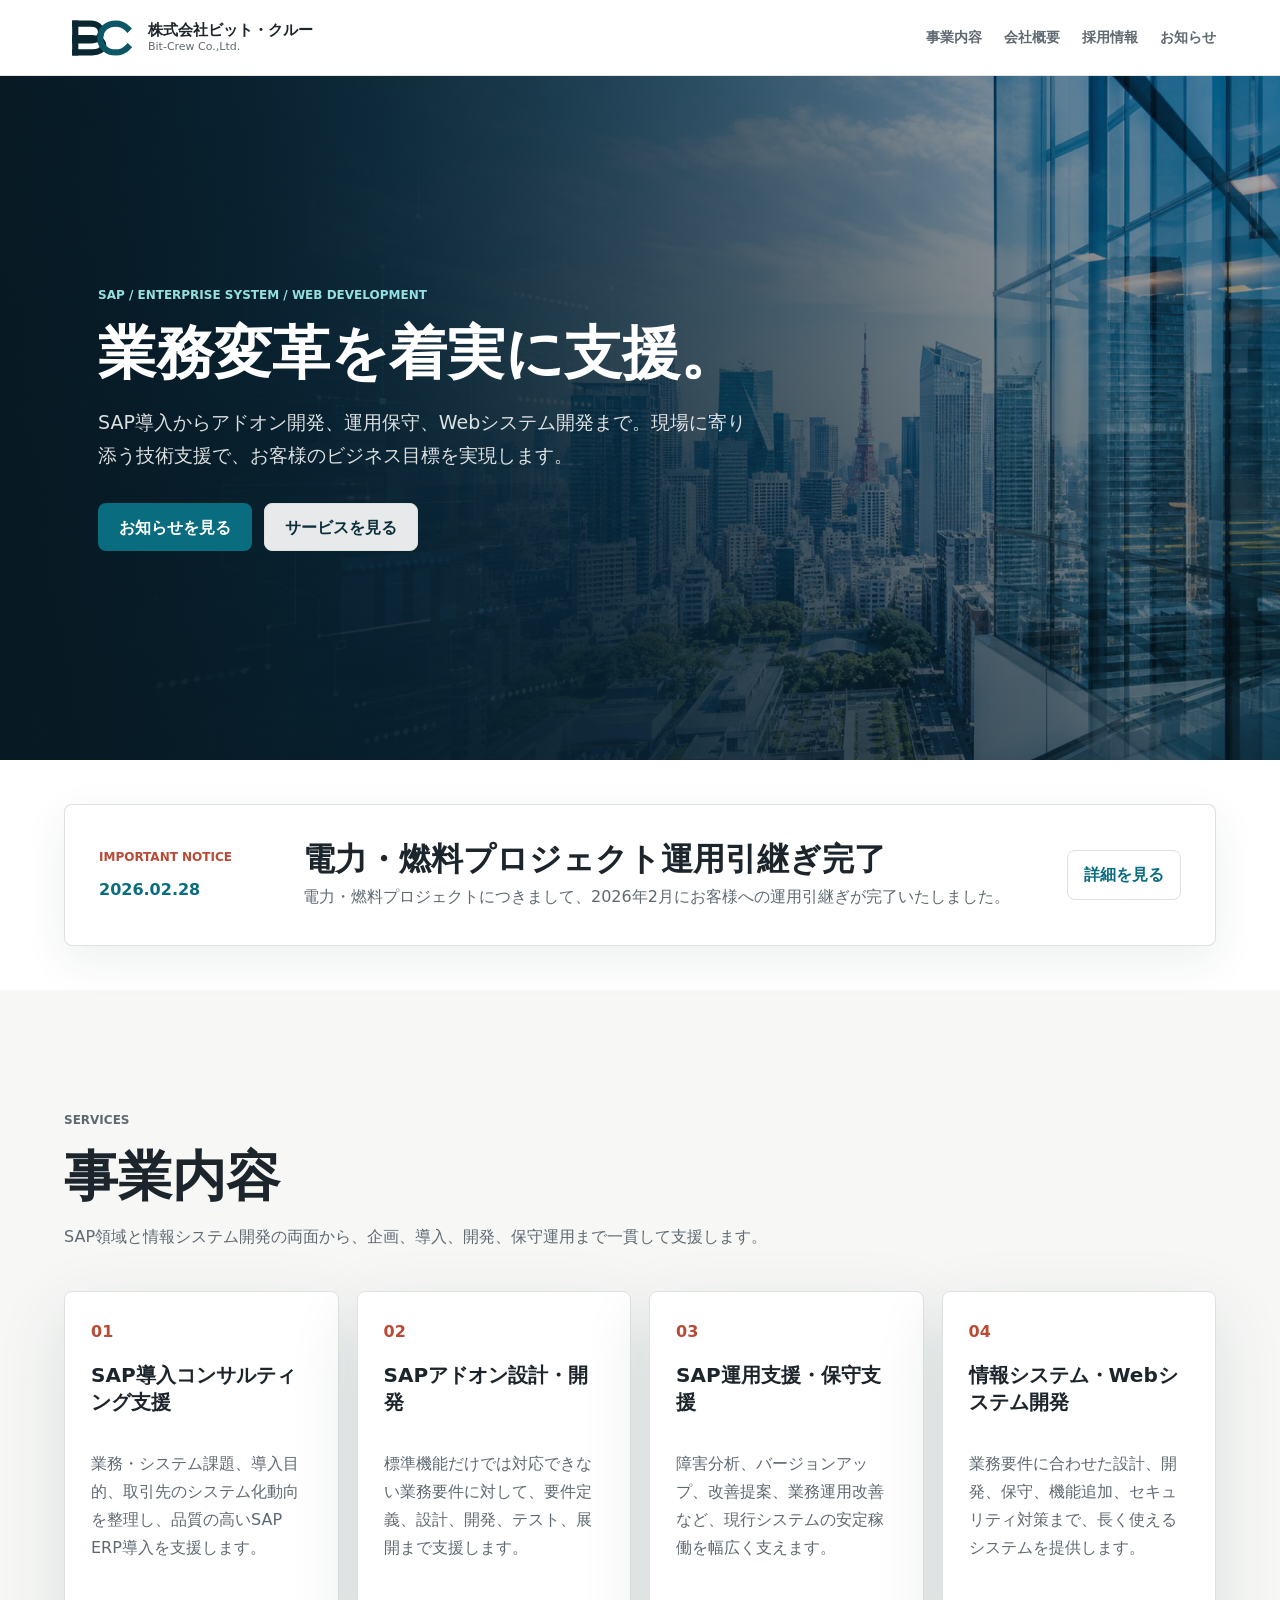
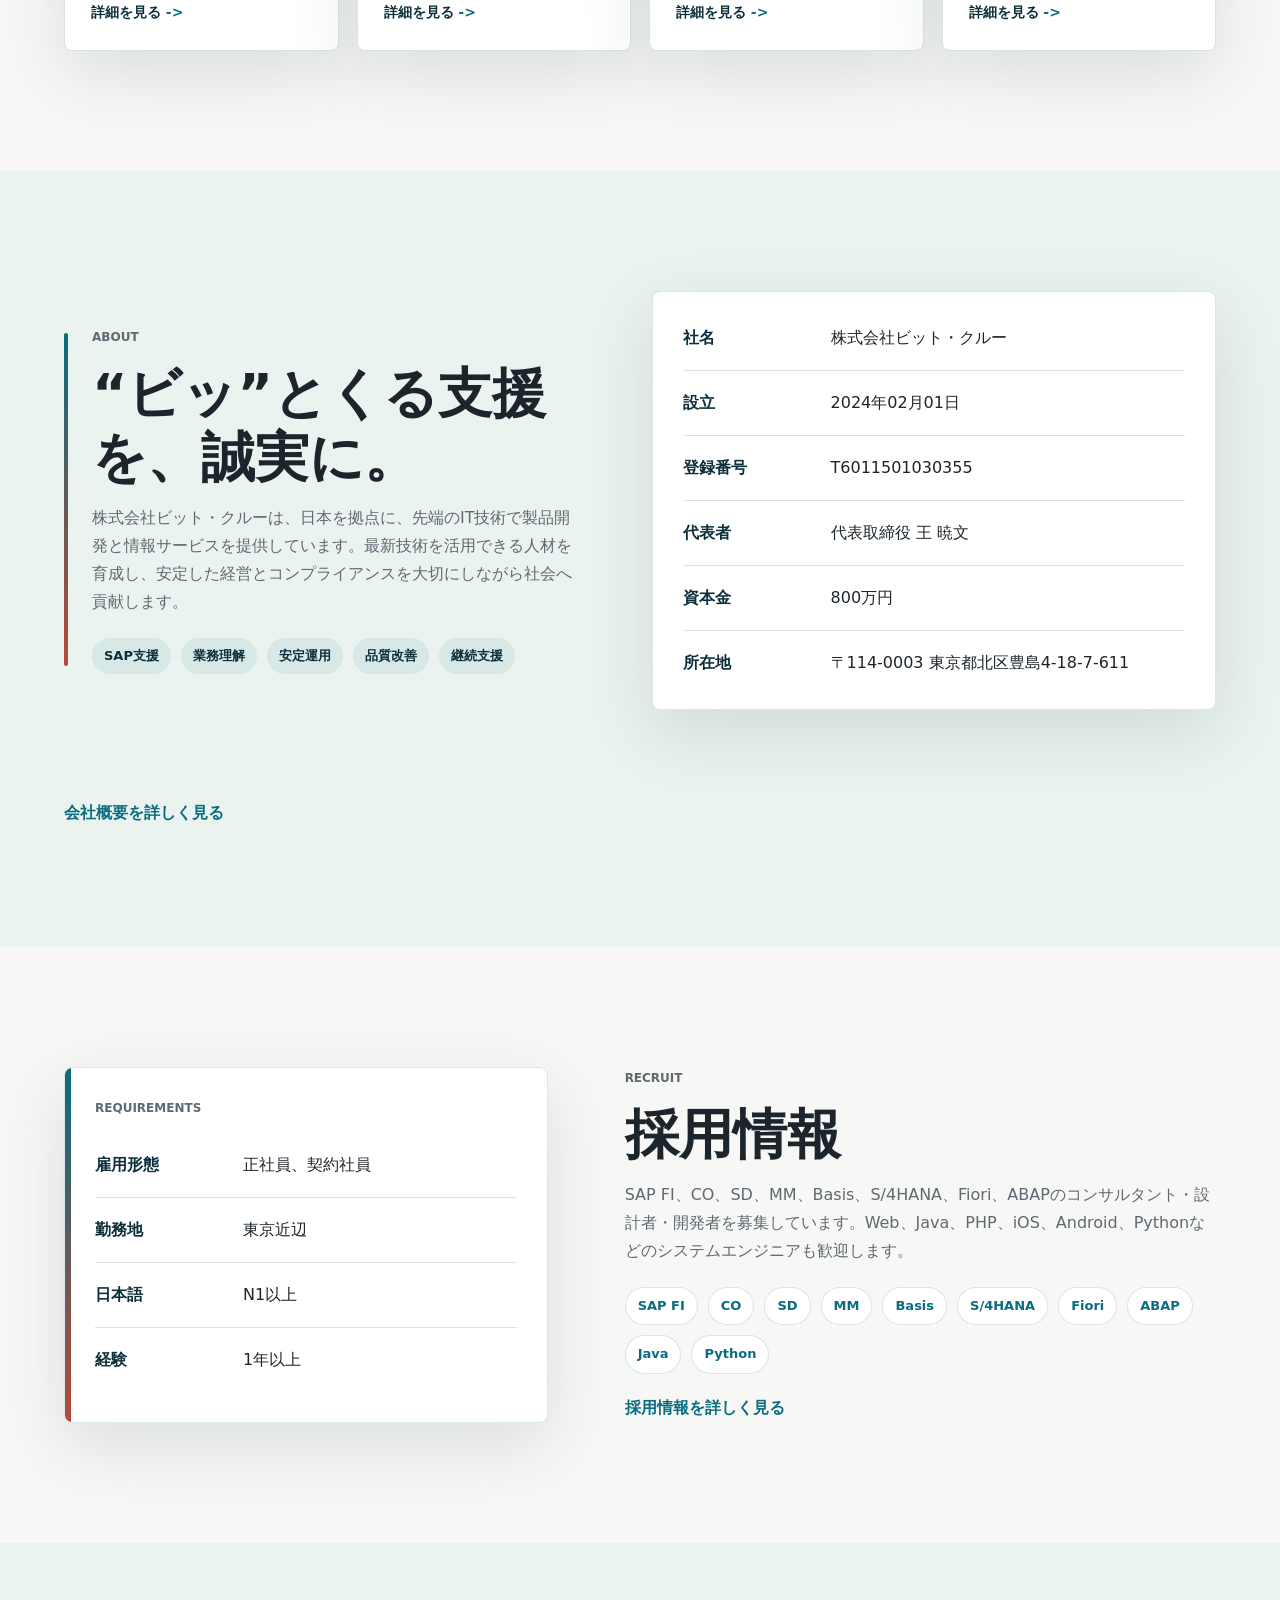
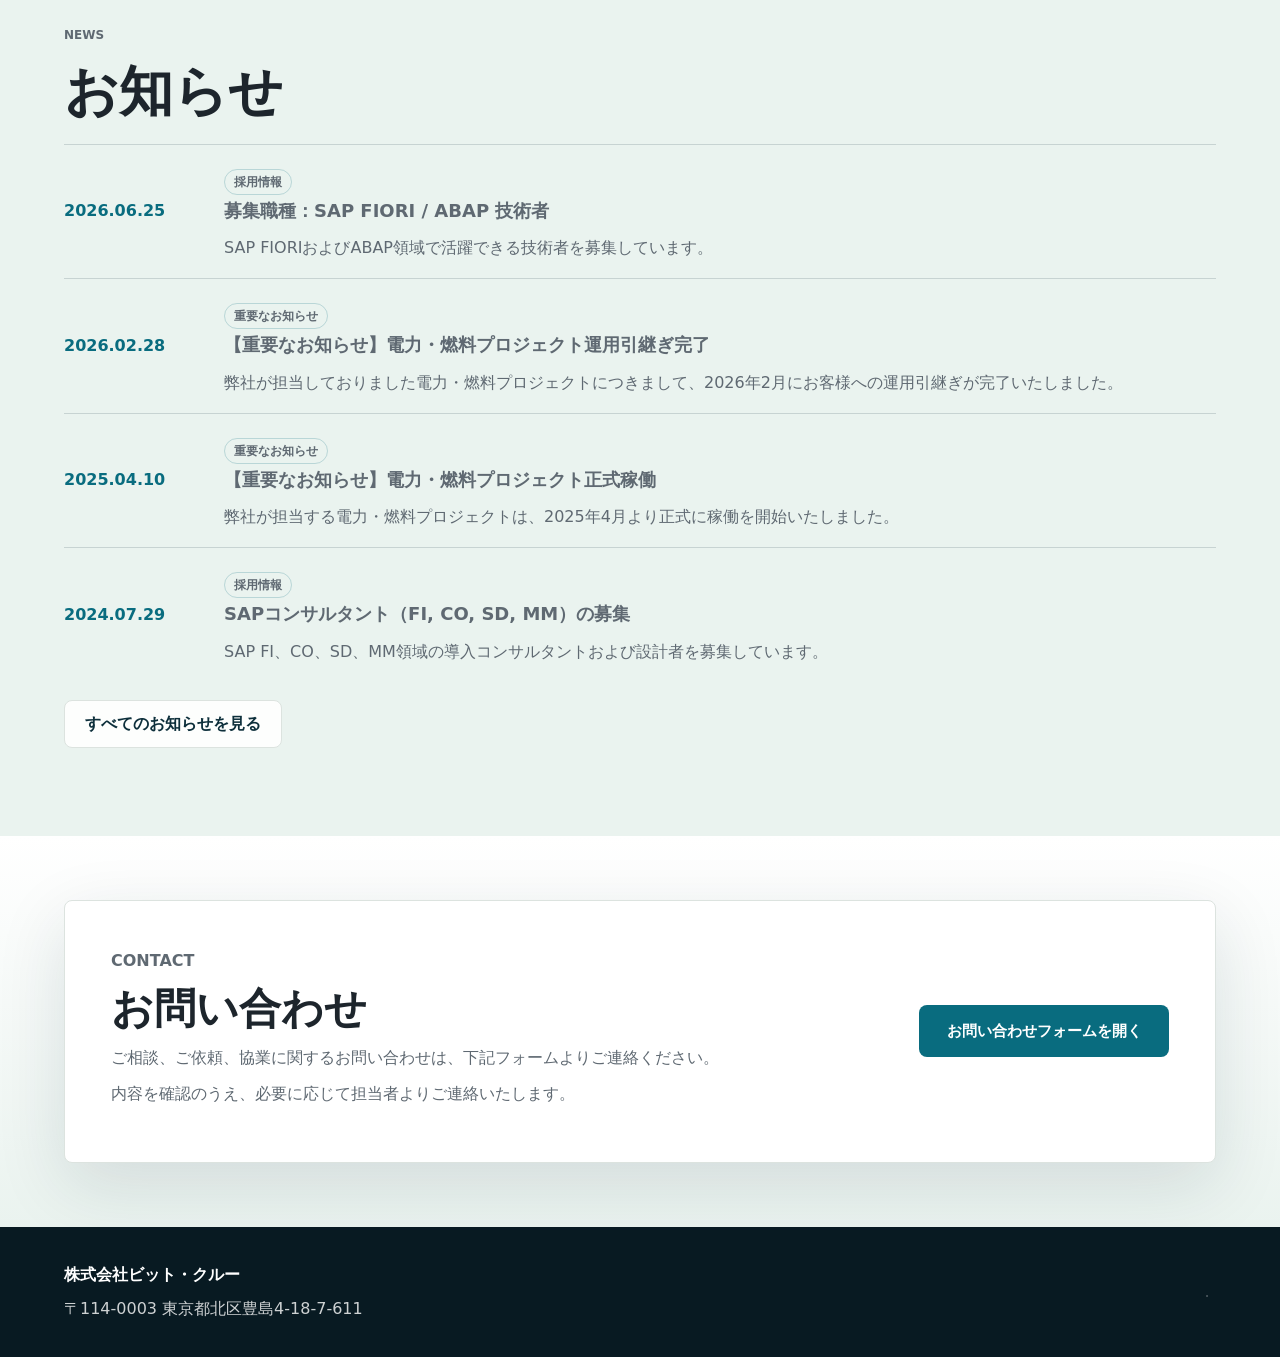
==== commit 4b903afa: "Restore company site before meeting software promotion" ====
--- a/index.html
+++ b/index.html
@@ -3,11 +3,11 @@
   <head>
     <meta charset="utf-8">
     <meta name="viewport" content="width=device-width, initial-scale=1">
-    <title>株式会社ビット・クルー | SAP支援・システム・AI開発</title>
-    <meta name="description" content="株式会社ビット・クルーは、SAP導入・アドオン開発・運用保守と、情報システム・AI開発に取り組む東京のIT企業です。お客様向けの開発支援に加え、会議AI「Kiroku」を自社で企画・開発しています。">
+    <title>株式会社ビット・クルー | SAP導入・アドオン開発・Webシステム開発支援</title>
+    <meta name="description" content="株式会社ビット・クルーは、SAP導入、アドオン開発、運用保守、情報システム・Webシステム開発を支援する東京のITサービス企業です。">
     <link rel="canonical" href="https://bit-crew.co.jp/">
-    <meta property="og:title" content="株式会社ビット・クルー | SAP支援・システム・AI開発">
-    <meta property="og:description" content="SAP導入・開発・運用支援と、システム・AI開発。お客様向けの技術支援と、会議AI「Kiroku」の自主開発に取り組んでいます。">
+    <meta property="og:title" content="株式会社ビット・クルー | SAP・Webシステム開発支援">
+    <meta property="og:description" content="SAP導入、アドオン開発、運用保守、情報システム・Webシステム開発まで、現場に寄り添う技術支援で業務変革を支援します。">
     <meta property="og:type" content="website">
     <meta property="og:url" content="https://bit-crew.co.jp/">
     <meta property="og:site_name" content="株式会社ビット・クルー">
@@ -15,7 +15,7 @@
     <meta property="og:image" content="https://bit-crew.co.jp/assets/hero-enterprise-tech.png">
     <meta name="twitter:card" content="summary_large_image">
     <link rel="icon" href="assets/bit-crew-mark.svg" type="image/svg+xml">
-    <link rel="stylesheet" href="styles.css?v=ee1263f5a70d">
+    <link rel="stylesheet" href="styles.css?v=3a43485b2d6e">
     <script type="application/ld+json">
       {
         "@context": "https://schema.org",
@@ -41,13 +41,12 @@
           "ABAP開発",
           "Fiori",
           "情報システム開発",
-          "Webシステム開発",
-          "AIソフトウェア開発"
+          "Webシステム開発"
         ]
       }
     </script>
   </head>
-  <body class="home-page">
+  <body>
     <header class="site-header">
       <a class="brand" href="#top" aria-label="株式会社ビット・クルー ホーム">
         <img class="brand-logo" src="assets/bit-crew-mark.svg" alt="">
@@ -62,7 +61,6 @@
       </button>
       <nav class="site-nav" aria-label="メインナビゲーション">
         <a href="services.html">事業内容</a>
-        <a href="products.html">製品紹介</a>
         <a href="company.html">会社概要</a>
         <a href="recruit.html">採用情報</a>
         <a href="news.html">お知らせ</a>
@@ -74,12 +72,12 @@
         <div class="hero-media" role="img" aria-label="都市とデジタルネットワークを表現したビジュアル"></div>
         <div class="hero-overlay"></div>
         <div class="hero-content">
-          <p class="eyebrow">SAP &amp; Business Systems / AI Software Development</p>
+          <p class="eyebrow">SAP / Enterprise System / Web Development</p>
           <h1>業務変革を着実に支援。</h1>
-          <p class="lead">SAPの業務要件整理、アドオン開発、運用中の調査・改修、情報システムの構築。日々の業務を支える技術支援と、会議の決定を次の行動につなぐAI「Kiroku」の自社開発に取り組んでいます。</p>
+          <p class="lead">SAP導入からアドオン開発、運用保守、Webシステム開発まで。現場に寄り添う技術支援で、お客様のビジネス目標を実現します。</p>
           <div class="hero-actions">
-            <a class="button primary" href="services.html#technical-support">技術支援を見る</a>
-            <a class="button secondary" href="products.html">製品紹介を見る</a>
+            <a class="button primary" href="news.html">お知らせを見る</a>
+            <a class="button secondary" href="services.html">サービスを見る</a>
           </div>
         </div>
       </section>
@@ -101,66 +99,35 @@
       <section class="section" id="services" aria-labelledby="services-title">
         <div class="section-inner">
           <div class="section-heading">
-            <p class="label">Business</p>
+            <p class="label">Services</p>
             <h2 id="services-title">事業内容</h2>
-            <p>SAPの導入から運用までを支えるサービスと、業務に合わせたシステム・AIの開発。お客様向けの技術支援に加え、会議AI「Kiroku」を自社で企画・開発しています。</p>
-            <div class="business-links" aria-label="事業分野">
-              <a href="#technical-support">SAP導入・開発・運用支援</a>
-              <a href="#products">システム・AI開発</a>
-            </div>
-          </div>
-          <div class="business-sections">
-            <section class="business-group" id="technical-support" aria-labelledby="sap-title">
-              <div class="business-group-heading">
-                <p class="label">SAP Services</p>
-                <h3 class="business-heading" id="sap-title">SAP導入・開発・運用支援</h3>
-                <p>業務要件の整理、標準機能とアドオンの使い分け、稼働後の調査・改善まで。プロジェクトの各段階を支援します。</p>
-              </div>
-              <div class="service-grid" data-services-list="home" data-service-group="sap">
-                <a class="service-card" href="services.html#sap-consulting">
-                  <span>01</span>
-                  <h3>SAP導入コンサルティング支援</h3>
-                  <p>SAP標準機能でできることと、追加対応が必要なことを整理。FI・CO・SD・MMを中心に、業務要件、移行、テストの準備を支援します。</p>
-                  <strong>詳細を見る</strong>
-                </a>
-                <a class="service-card" href="services.html#sap-addon">
-                  <span>02</span>
-                  <h3>SAPアドオン設計・開発</h3>
-                  <p>帳票、データ連携、バッチ、Fiori画面など、標準機能では埋まらない要件に対応。設計・開発・テストから本番移行まで支援します。</p>
-                  <strong>詳細を見る</strong>
-                </a>
-                <a class="service-card" href="services.html#sap-operation">
-                  <span>03</span>
-                  <h3>SAP運用支援・保守支援</h3>
-                  <p>「データが合わない」「処理が止まる」「機能を変えたい」。問い合わせの調査、障害対応、保守開発、手順整備まで日々の運用を支えます。</p>
-                  <strong>詳細を見る</strong>
-                </a>
-              </div>
-            </section>
-            <section class="business-group" id="products" aria-labelledby="products-title">
-              <div class="business-group-heading">
-                <p class="label">Systems &amp; AI Development</p>
-                <h3 class="business-heading" id="products-title">システム・AI開発</h3>
-                <p>お客様の業務に合わせた情報システム開発と、会議AI「Kiroku」の自主開発。用途と課題に合わせて、設計から取り組みます。</p>
-              </div>
-              <div class="system-offerings">
-                <div class="service-grid" data-services-list="home" data-service-group="systems">
-                  <a class="service-card" href="services.html#web-system">
-                    <span>お客様向けの開発支援</span>
-                    <h3>情報システム開発</h3>
-                    <p>社内の情報管理、手作業の多い業務、既存システムとの連携。業務の流れに合わせてシステムを設計し、開発・改修・保守まで対応します。</p>
-                    <strong>詳細を見る</strong>
-                  </a>
-                </div>
-                <a class="service-card kiroku-card" href="products.html">
-                  <span>自社企画・開発 / 開発中</span>
-                  <h3>会議AI「Kiroku」</h3>
-                  <p>会議の決定や未解決の課題を、次の行動につなぐ会議AI。判断の根拠をたどり、人が確認して仕事に活かせる製品として開発しています。</p>
-                  <p class="product-note">製品構想：意思決定・リスク通知・ナレッジ・ToDo</p>
-                  <strong>Kirokuの製品紹介を見る</strong>
-                </a>
-              </div>
-            </section>
+            <p>SAP領域と情報システム開発の両面から、企画、導入、開発、保守運用まで一貫して支援します。</p>
+          </div>
+          <div class="service-grid" data-services-list="home">
+            <a class="service-card" href="services.html#sap-consulting">
+              <span>01</span>
+              <h3>SAP導入コンサルティング支援</h3>
+              <p>業務・システム課題、導入目的、取引先のシステム化動向を整理し、品質の高いSAP ERP導入を支援します。</p>
+              <strong>詳細を見る</strong>
+            </a>
+            <a class="service-card" href="services.html#sap-addon">
+              <span>02</span>
+              <h3>SAPアドオン設計・開発</h3>
+              <p>標準機能だけでは対応できない業務要件に対して、要件定義、設計、開発、テスト、展開まで支援します。</p>
+              <strong>詳細を見る</strong>
+            </a>
+            <a class="service-card" href="services.html#sap-operation">
+              <span>03</span>
+              <h3>SAP運用支援・保守支援</h3>
+              <p>障害分析、バージョンアップ、改善提案、業務運用改善など、現行システムの安定稼働を幅広く支えます。</p>
+              <strong>詳細を見る</strong>
+            </a>
+            <a class="service-card" href="services.html#web-system">
+              <span>04</span>
+              <h3>情報システム・Webシステム開発</h3>
+              <p>業務要件に合わせた設計、開発、保守、機能追加、セキュリティ対策まで、長く使えるシステムを提供します。</p>
+              <strong>詳細を見る</strong>
+            </a>
           </div>
         </div>
       </section>
@@ -170,10 +137,9 @@
           <div class="about-copy">
             <p class="label">About</p>
             <h2 id="about-title">“ビッ”とくる支援を、誠実に。</h2>
-            <p>要件を聞いて終わり、開発して終わりにはしない。SAP・Webシステムの設計、テスト、稼働後の調査・改善まで取り組みます。また、会議で交わした決定や課題を業務につなげるために、会議AI「Kiroku」を自社で企画・開発しています。</p>
+            <p>株式会社ビット・クルーは、日本を拠点に、先端のIT技術で製品開発と情報サービスを提供しています。最新技術を活用できる人材を育成し、安定した経営とコンプライアンスを大切にしながら社会へ貢献します。</p>
             <div class="value-strip" aria-label="経営方針" data-company-values>
-              <span>SAP支援</span>
-              <span>AIソフトウェア開発</span>
+              <span>技術力</span>
               <span>安定運用</span>
               <span>継続支援</span>
             </div>
@@ -262,6 +228,6 @@
       </div>
     </footer>
 
-    <script src="script.js?v=ef95ddab52dd"></script>
+    <script src="script.js?v=e272fb724c0c"></script>
   </body>
 </html>
--- a/styles.css
+++ b/styles.css
@@ -297,41 +297,7 @@
 
 .service-grid {
   display: grid;
-  grid-template-columns: minmax(0, 1fr);
-  gap: 18px;
-}
-
-.business-sections {
-  display: grid;
-  gap: 64px;
-}
-
-.business-group {
-  display: grid;
-  gap: 24px;
-}
-
-.business-group + .business-group {
-  padding-top: 64px;
-  border-top: 1px solid var(--line);
-}
-
-.business-group-heading {
-  max-width: 760px;
-}
-
-.business-group > .service-grid {
-  grid-template-columns: repeat(3, minmax(0, 1fr));
-}
-
-.business-group-heading > p:last-child {
-  margin-bottom: 0;
-  color: var(--muted);
-}
-
-.system-offerings {
-  display: grid;
-  grid-template-columns: repeat(2, minmax(0, 1fr));
+  grid-template-columns: repeat(4, minmax(0, 1fr));
   gap: 18px;
 }
 
@@ -386,200 +352,6 @@
   color: var(--accent);
 }
 
-.business-group .service-card {
-  min-height: 0;
-  box-shadow: none;
-}
-
-.business-group .service-card h3 {
-  min-height: 0;
-  margin-top: 12px;
-}
-
-.kiroku-card {
-  border-top: 3px solid var(--accent);
-}
-
-.kiroku-card .product-note {
-  margin-top: 8px;
-  margin-bottom: 16px;
-}
-
-.kiroku-themes {
-  display: grid;
-  grid-template-columns: repeat(2, minmax(0, 1fr));
-  gap: 20px;
-  margin: 0;
-  padding: 0;
-  list-style: none;
-  color: var(--muted);
-  font-size: 14px;
-}
-
-.kiroku-themes b {
-  display: block;
-  margin-bottom: 4px;
-  color: var(--deep);
-  font-size: 16px;
-}
-
-.product-summary {
-  margin-top: 60px;
-  padding-top: 48px;
-  border-top: 1px solid var(--line);
-}
-
-.business-links {
-  display: flex;
-  flex-wrap: wrap;
-  gap: 12px 28px;
-  margin-top: 24px;
-  font-weight: 700;
-}
-
-.business-links a {
-  text-decoration: underline;
-  text-underline-offset: 6px;
-}
-
-.business-heading {
-  margin-bottom: 24px;
-  color: var(--deep);
-  font-size: 24px;
-}
-
-#technical-support,
-#products,
-#product-development,
-#meeting-example {
-  scroll-margin-top: 155px;
-}
-
-.product-band {
-  background: var(--paper);
-  border-top: 1px solid var(--line);
-}
-
-.product-band h2,
-.product-page .section h2 {
-  font-size: 36px;
-  line-height: 1.3;
-}
-
-.product-intro {
-  padding-left: 28px;
-  border-left: 3px solid var(--accent);
-}
-
-.product-intro .product-name {
-  margin-bottom: 14px;
-  color: var(--deep);
-  font-size: 36px;
-  line-height: 1.2;
-}
-
-.product-status,
-.split .product-status {
-  margin-bottom: 12px;
-  color: var(--accent-2);
-  font-size: 13px;
-  font-weight: 700;
-}
-
-.page-hero.product-hero {
-  padding-top: 64px;
-  padding-bottom: 64px;
-  background: var(--soft);
-  color: var(--deep);
-}
-
-.page-hero.product-hero h1 {
-  font-size: 64px;
-}
-
-.product-tagline {
-  max-width: 760px;
-  margin: 26px 0 16px;
-  font-size: 26px;
-  font-weight: 700;
-  line-height: 1.5;
-  text-wrap: balance;
-}
-
-.product-lead {
-  max-width: 740px;
-  color: var(--muted);
-}
-
-.product-focus-grid {
-  display: grid;
-  grid-template-columns: repeat(2, minmax(0, 1fr));
-  gap: 32px 64px;
-}
-
-.product-focus-grid article {
-  padding-top: 24px;
-  border-top: 1px solid var(--line);
-}
-
-.product-focus-grid h3 {
-  margin-bottom: 12px;
-  color: var(--deep);
-  font-size: 24px;
-  text-wrap: balance;
-}
-
-.product-focus-grid article > p:last-child,
-.product-stage-list dd,
-.product-note {
-  color: var(--muted);
-}
-
-.product-stage-list {
-  margin: 0;
-}
-
-.product-stage-list div {
-  display: grid;
-  grid-template-columns: 200px minmax(0, 1fr);
-  gap: 12px 32px;
-  padding: 24px 0;
-  border-top: 1px solid var(--line);
-}
-
-.product-stage-list dt {
-  color: var(--deep);
-}
-
-.product-note {
-  margin: 24px 0 0;
-  font-size: 14px;
-}
-
-.meeting-example blockquote {
-  margin: 0;
-  padding: 4px 0 4px 24px;
-  border-left: 3px solid var(--accent);
-  font-size: 18px;
-  line-height: 1.9;
-}
-
-.meeting-example .example-context {
-  margin-bottom: 24px;
-  color: var(--deep);
-  font-weight: 700;
-}
-
-.meeting-example .product-stage-list div {
-  grid-template-columns: 80px minmax(0, 1fr);
-  gap: 16px;
-  padding: 18px 0;
-}
-
-.site-nav a[aria-current="page"] {
-  color: var(--accent);
-}
-
 .muted {
   background: var(--soft);
 }
@@ -1295,52 +1067,7 @@
   font-size: 21px;
 }
 
-.home-page .section,
-.home-page #news {
-  padding-top: 64px;
-  padding-bottom: 64px;
-}
-
-.home-page .notice-section {
-  padding-top: 28px;
-  padding-bottom: 28px;
-}
-
-.home-page .section-heading {
-  margin-bottom: 28px;
-}
-
-.home-page .section-heading.compact {
-  margin-bottom: 20px;
-}
-
-.home-page .business-sections {
-  gap: 32px;
-}
-
-.home-page .business-group + .business-group {
-  padding-top: 32px;
-}
-
-.home-page .business-heading {
-  margin-bottom: 14px;
-}
-
-.home-page .split {
-  row-gap: 24px;
-}
-
-.home-page .about-more {
-  margin-top: 0;
-}
-
 @media (max-width: 980px) {
-  .home-page .section,
-  .home-page #news {
-    padding-top: 56px;
-    padding-bottom: 56px;
-  }
-
   .nav-toggle {
     display: grid;
     gap: 6px;
@@ -1383,13 +1110,12 @@
     padding: 12px;
   }
 
+  .service-grid,
   .admin-grid {
     grid-template-columns: repeat(2, minmax(0, 1fr));
   }
 
   .split,
-  .business-group > .service-grid,
-  .system-offerings,
   .split.reverse,
   .cms-panel,
   .notice,
@@ -1426,33 +1152,6 @@
 }
 
 @media (max-width: 680px) {
-  .home-page .section,
-  .home-page #news {
-    padding-top: 40px;
-    padding-bottom: 40px;
-  }
-
-  .home-page .notice-section {
-    padding-top: 20px;
-    padding-bottom: 20px;
-  }
-
-  .home-page .business-sections {
-    gap: 24px;
-  }
-
-  .home-page .business-group + .business-group {
-    padding-top: 24px;
-  }
-
-  .business-sections {
-    gap: 40px;
-  }
-
-  .business-group + .business-group {
-    padding-top: 40px;
-  }
-
   .site-header {
     min-height: 68px;
   }
@@ -1489,6 +1188,7 @@
     font-size: 38px;
   }
 
+  .service-grid,
   .admin-grid,
   .news-list article,
   .company-list div,
@@ -1505,30 +1205,6 @@
     min-height: 0;
   }
 
-  .product-focus-grid,
-  .kiroku-themes,
-  .product-stage-list div {
-    grid-template-columns: 1fr;
-  }
-
-  .page-hero.product-hero {
-    padding-top: 40px;
-    padding-bottom: 40px;
-  }
-
-  .page-hero.product-hero h1 {
-    font-size: 48px;
-  }
-
-  .product-tagline {
-    font-size: 22px;
-  }
-
-  .product-band h2,
-  .product-page .section h2 {
-    font-size: 28px;
-  }
-
   .service-detail {
     scroll-margin-top: 130px;
     padding: 24px;
